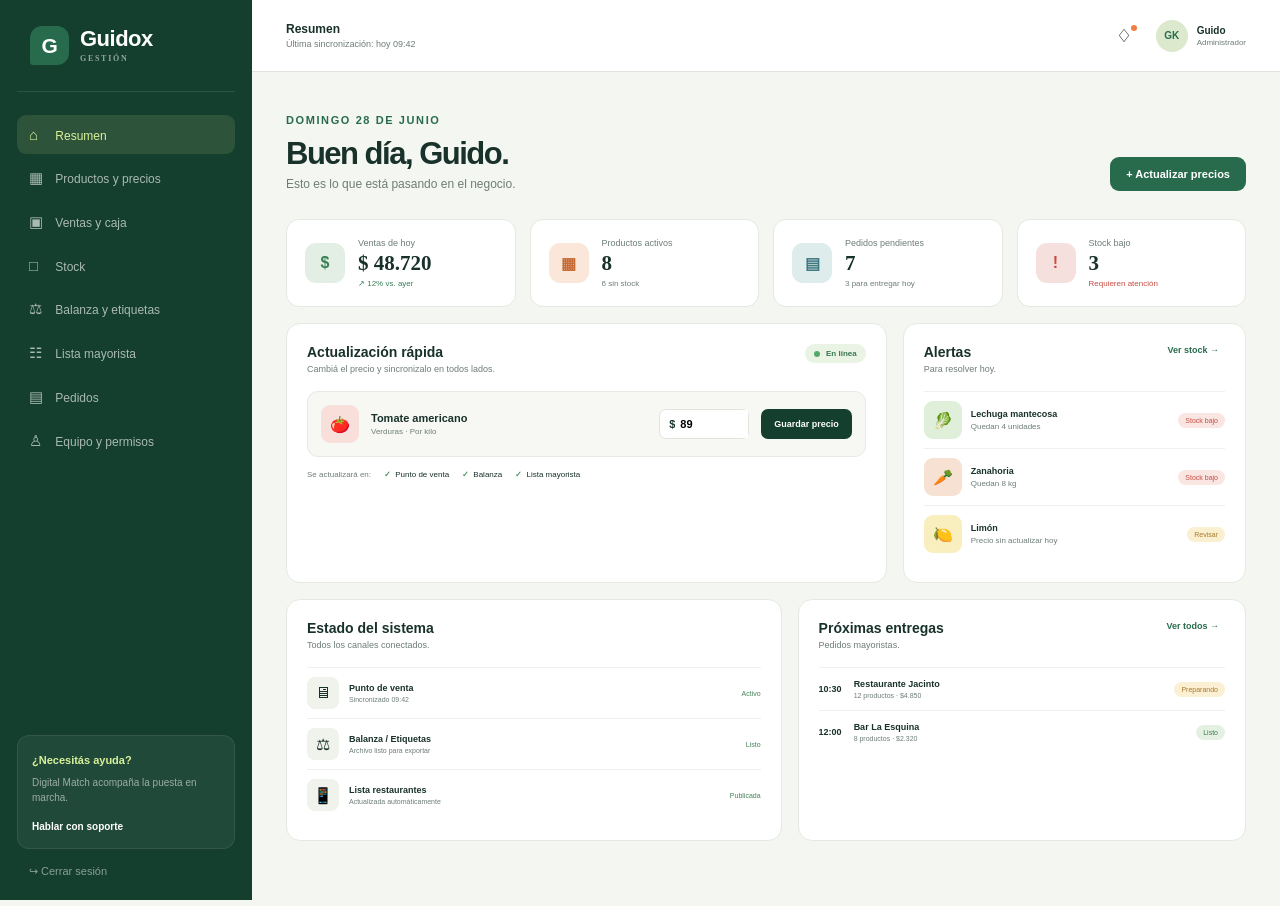
==== dashboard.html @ 040a4d76 "Add Guidox business prototype" ====
<!doctype html>
<html lang="es">
<head>
  <meta charset="UTF-8">
  <meta name="viewport" content="width=device-width, initial-scale=1.0">
  <title>Panel de gestión — Guidox</title>
  <link rel="stylesheet" href="styles.css">
</head>
<body class="dashboard-body">
  <aside class="dashboard-sidebar" id="sidebar">
    <a class="brand dashboard-brand" href="index.html"><span class="brand-mark">G</span><span>Guidox<small>gestión</small></span></a>
    <nav class="dashboard-nav" aria-label="Secciones del panel">
      <button class="active" data-view="resumen"><span>⌂</span> Resumen</button>
      <button data-view="productos"><span>▦</span> Productos y precios</button>
      <button data-view="ventas"><span>▣</span> Ventas y caja</button>
      <button data-view="stock"><span>□</span> Stock</button>
      <button data-view="balanza"><span>⚖</span> Balanza y etiquetas</button>
      <button data-view="mayorista"><span>☷</span> Lista mayorista</button>
      <button data-view="pedidos"><span>▤</span> Pedidos</button>
      <button data-view="equipo"><span>♙</span> Equipo y permisos</button>
    </nav>
    <div class="sidebar-help"><span>¿Necesitás ayuda?</span><p>Digital Match acompaña la puesta en marcha.</p><button type="button">Hablar con soporte</button></div>
    <a class="sidebar-logout" href="login.html">↪ Cerrar sesión</a>
  </aside>

  <div class="dashboard-main">
    <header class="dashboard-topbar">
      <button class="dashboard-menu" type="button" aria-label="Abrir navegación">☰</button>
      <div class="topbar-title"><span id="mobile-section-label">Resumen</span><small>Última sincronización: hoy 09:42</small></div>
      <div class="topbar-actions"><button class="icon-button" aria-label="Notificaciones">♢<i></i></button><div class="user-chip"><span>GK</span><div><strong>Guido</strong><small>Administrador</small></div></div></div>
    </header>

    <main class="dashboard-content">
      <section class="dashboard-view active" id="view-resumen">
        <div class="dashboard-heading"><div><span class="eyebrow dark">DOMINGO 28 DE JUNIO</span><h1>Buen día, Guido.</h1><p>Esto es lo que está pasando en el negocio.</p></div><button class="dashboard-primary" data-go="productos">+ Actualizar precios</button></div>
        <div class="stats-grid">
          <article><span class="stat-icon green">$</span><div><small>Ventas de hoy</small><strong>$ 48.720</strong><em class="up">↗ 12% vs. ayer</em></div></article>
          <article><span class="stat-icon orange">▦</span><div><small>Productos activos</small><strong id="active-product-count">84</strong><em>6 sin stock</em></div></article>
          <article><span class="stat-icon blue">▤</span><div><small>Pedidos pendientes</small><strong>7</strong><em>3 para entregar hoy</em></div></article>
          <article><span class="stat-icon red">!</span><div><small>Stock bajo</small><strong id="low-stock-count">4</strong><em class="danger">Requieren atención</em></div></article>
        </div>
        <div class="dashboard-grid-wide">
          <article class="dashboard-card quick-update-card">
            <div class="card-heading"><div><h2>Actualización rápida</h2><p>Cambiá el precio y sincronizalo en todos lados.</p></div><span class="live-pill"><i></i> En línea</span></div>
            <div class="quick-product"><span class="product-emoji tomato-bg">🍅</span><div><strong>Tomate americano</strong><small>Verduras · Por kilo</small></div><label>$ <input id="quick-price" type="number" value="89" min="0"></label><button id="quick-save" type="button">Guardar precio</button></div>
            <div class="sync-targets"><span>Se actualizará en:</span><div><b>✓</b> Punto de venta</div><div><b>✓</b> Balanza</div><div><b>✓</b> Lista mayorista</div></div>
          </article>
          <article class="dashboard-card alerts-card">
            <div class="card-heading"><div><h2>Alertas</h2><p>Para resolver hoy.</p></div><button data-go="stock">Ver stock →</button></div>
            <div class="alert-row"><span class="product-emoji leaf-bg">🥬</span><div><strong>Lechuga mantecosa</strong><small>Quedan 4 unidades</small></div><em>Stock bajo</em></div>
            <div class="alert-row"><span class="product-emoji carrot-bg">🥕</span><div><strong>Zanahoria</strong><small>Quedan 8 kg</small></div><em>Stock bajo</em></div>
            <div class="alert-row"><span class="product-emoji lemon-bg">🍋</span><div><strong>Limón</strong><small>Precio sin actualizar hoy</small></div><em class="warning">Revisar</em></div>
          </article>
        </div>
        <div class="dashboard-grid-bottom">
          <article class="dashboard-card sync-card"><div class="card-heading"><div><h2>Estado del sistema</h2><p>Todos los canales conectados.</p></div></div><div class="systems"><div><span>🖥</span><p><strong>Punto de venta</strong><small>Sincronizado 09:42</small></p><i>Activo</i></div><div><span>⚖</span><p><strong>Balanza / Etiquetas</strong><small>Archivo listo para exportar</small></p><i>Listo</i></div><div><span>📱</span><p><strong>Lista restaurantes</strong><small>Actualizada automáticamente</small></p><i>Publicada</i></div></div></article>
          <article class="dashboard-card orders-mini"><div class="card-heading"><div><h2>Próximas entregas</h2><p>Pedidos mayoristas.</p></div><button data-go="pedidos">Ver todos →</button></div><div class="mini-order"><b>10:30</b><span><strong>Restaurante Jacinto</strong><small>12 productos · $4.850</small></span><em>Preparando</em></div><div class="mini-order"><b>12:00</b><span><strong>Bar La Esquina</strong><small>8 productos · $2.320</small></span><em class="ready">Listo</em></div></article>
        </div>
      </section>

      <section class="dashboard-view" id="view-productos">
        <div class="dashboard-heading"><div><span class="eyebrow dark">CATÁLOGO CENTRAL</span><h1>Productos y precios</h1><p>Un cambio acá actualiza todos tus canales.</p></div><button class="dashboard-primary" id="new-product">+ Nuevo producto</button></div>
        <div class="dashboard-card table-card">
          <div class="table-toolbar"><label>⌕ <input id="product-search" type="search" placeholder="Buscar por nombre o código"></label><select id="category-filter"><option value="">Todas las categorías</option><option>Verduras</option><option>Frutas</option><option>Almacén</option><option>Procesados</option></select><button id="bulk-update">Importar Excel actual</button></div>
          <div class="table-wrap"><table><thead><tr><th>Producto</th><th>Código</th><th>Venta</th><th>Precio</th><th>Stock</th><th>Estado</th><th></th></tr></thead><tbody id="products-table"></tbody></table></div>
        </div>
      </section>

      <section class="dashboard-view" id="view-ventas">
        <div class="dashboard-heading"><div><span class="eyebrow dark">PUNTO DE VENTA</span><h1>Ventas y caja</h1><p>Escaneá, cobrá e imprimí el ticket una sola vez.</p></div><span class="cash-open">● Caja abierta · 08:02</span></div>
        <div class="pos-grid">
          <article class="dashboard-card pos-sale">
            <div class="card-heading"><div><h2>Nueva venta</h2><p>Usá el lector o buscá un producto.</p></div><span>Venta #2049</span></div>
            <label class="barcode-input">▥ <input id="sale-scan" placeholder="Escanear código o escribir producto" autocomplete="off"><button id="sale-add">Agregar</button></label>
            <div class="sale-lines" id="sale-lines">
              <div data-sale-line data-amount="111.25"><span class="product-emoji tomato-bg">🍅</span><p><strong>Tomate americano</strong><small>1,25 kg × $ 89</small></p><b>$ 111,25</b><button aria-label="Quitar producto">×</button></div>
              <div data-sale-line data-amount="90"><span class="product-emoji leaf-bg">🥬</span><p><strong>Lechuga mantecosa</strong><small>2 unidades × $ 45</small></p><b>$ 90</b><button aria-label="Quitar producto">×</button></div>
            </div>
            <div class="sale-total"><span>Total</span><strong id="sale-total">$ 201,25</strong></div>
            <div class="payment-types"><button class="active">Efectivo</button><button>Débito</button><button>Transferencia</button></div>
            <button class="complete-sale" id="complete-sale">Confirmar venta e imprimir ticket</button>
          </article>
          <aside class="pos-side">
            <article class="dashboard-card anti-duplicate"><span>✓</span><h2>Sin ventas duplicadas</h2><p>La etiqueta identifica el producto y su peso. La venta recién se registra cuando confirmás el cobro en esta pantalla.</p><div><b>1</b> Imprimir etiqueta <i>No descuenta stock</i></div><div><b>2</b> Escanear en caja <i>Prepara la venta</i></div><div><b>3</b> Confirmar cobro <i>Descuenta una vez</i></div></article>
            <article class="dashboard-card cash-summary"><div class="card-heading"><div><h2>Caja de hoy</h2><p>Desde las 08:02.</p></div></div><dl><div><dt>Efectivo</dt><dd>$ 21.450</dd></div><div><dt>Débito</dt><dd>$ 18.270</dd></div><div><dt>Transferencias</dt><dd>$ 9.000</dd></div><div><dt>Total</dt><dd>$ 48.720</dd></div></dl><button id="close-cash">Cerrar caja y ver reporte</button></article>
          </aside>
        </div>
      </section>

      <section class="dashboard-view" id="view-stock">
        <div class="dashboard-heading"><div><span class="eyebrow dark">INVENTARIO</span><h1>Control de stock</h1><p>Entradas, salidas y alertas sin contar dos veces.</p></div><button class="dashboard-primary" id="register-movement">+ Registrar movimiento</button></div>
        <div class="info-banner"><span>ⓘ</span><p><strong>Regla anti-duplicados activa.</strong> Imprimir una etiqueta no genera una venta. El stock solo se descuenta al confirmar la operación en caja.</p></div>
        <div class="stock-grid" id="stock-grid"></div>
      </section>

      <section class="dashboard-view" id="view-balanza">
        <div class="dashboard-heading"><div><span class="eyebrow dark">INTEGRACIONES</span><h1>Balanza y etiquetas</h1><p>Prepará productos y precios para el equipo del local.</p></div></div>
        <div class="integration-grid">
          <article class="dashboard-card integration-status"><span class="integration-icon">⚖</span><div><span class="live-pill"><i></i> Conectada</span><h2>Balanza del local</h2><p>Modelo a confirmar · Compatible mediante archivo de productos.</p></div><dl><div><dt>Última exportación</dt><dd>Hoy, 08:15</dd></div><div><dt>Productos incluidos</dt><dd>84</dd></div><div><dt>Formato</dt><dd>CSV / PLU</dd></div></dl><button class="dashboard-primary" id="export-scale">Exportar precios a balanza</button></article>
          <article class="dashboard-card label-maker"><div class="card-heading"><div><h2>Imprimir etiqueta</h2><p>Generá una etiqueta sin registrar una venta.</p></div></div><label>Producto<select id="label-product"><option>Tomate americano</option><option>Lechuga mantecosa</option><option>Limón</option><option>Zanahoria</option></select></label><label>Peso (kg)<input id="label-weight" type="number" value="1.25" step="0.01" min="0.01"></label><div class="label-preview"><div><b>GUIDOX</b><small>Fresco todos los días</small></div><strong id="preview-product">TOMATE AMERICANO</strong><span id="preview-weight">1,25 kg</span><h3 id="preview-total">$ 111,25</h3><code>║▌║█║▌║║█▌║</code><small>Etiqueta de preparación · No es una venta</small></div><button id="print-label" type="button">Imprimir etiqueta</button></article>
        </div>
      </section>

      <section class="dashboard-view" id="view-mayorista">
        <div class="dashboard-heading"><div><span class="eyebrow dark">RESTAURANTES</span><h1>Lista mayorista</h1><p>Publicá precios y disponibilidad sin enviar otro Excel.</p></div><button class="dashboard-primary" id="publish-list">Publicar cambios</button></div>
        <div class="info-banner success"><span>✓</span><p><strong>Lista publicada.</strong> Los clientes están viendo los precios actualizados hoy a las 09:42.</p></div>
        <div class="wholesale-grid"><article class="dashboard-card share-card"><h2>Enlace para clientes</h2><p>Compartilo por WhatsApp. Siempre muestra la última versión publicada.</p><div><code>guidox.uy/lista/restaurantes</code><button id="copy-link">Copiar</button></div><h3>Visibilidad</h3><label class="toggle-row"><span><strong>Mostrar precios</strong><small>Los clientes ven el valor por presentación.</small></span><input type="checkbox" checked></label><label class="toggle-row"><span><strong>Mostrar sin stock</strong><small>Conservar productos agotados en la lista.</small></span><input type="checkbox"></label><label class="toggle-row"><span><strong>Recibir pedidos</strong><small>Botón directo a WhatsApp.</small></span><input type="checkbox" checked></label></article><article class="dashboard-card phone-preview-card"><span>Vista del cliente</span><div class="mini-phone"><div class="mini-phone-head"><b>Guidox</b><small>Lista para restaurantes</small></div><label>⌕ Buscar...</label><div>🍅 <span><b>Tomate americano</b><small>Por kg</small></span><strong id="wholesale-tomato">$ 89</strong></div><div>🥬 <span><b>Lechuga mantecosa</b><small>Unidad</small></span><strong>$ 45</strong></div><div>🍋 <span><b>Limón</b><small>Por kg</small></span><strong>$ 72</strong></div><button>Enviar pedido</button></div></article></div>
      </section>

      <section class="dashboard-view" id="view-pedidos">
        <div class="dashboard-heading"><div><span class="eyebrow dark">VENTAS B2B</span><h1>Pedidos</h1><p>Seguimiento de preparación y entrega.</p></div><button class="dashboard-primary" id="new-order">+ Cargar pedido</button></div>
        <div class="orders-board"><div><h3>Nuevos <span>2</span></h3><article><small>#1048 · 09:32</small><strong>Rotisería Don Tito</strong><p>6 productos · $1.890</p><button>Comenzar preparación</button></article><article><small>#1047 · 09:10</small><strong>Café Central</strong><p>9 productos · $3.450</p><button>Comenzar preparación</button></article></div><div><h3>Preparando <span>1</span></h3><article><small>#1046 · Entrega 10:30</small><strong>Restaurante Jacinto</strong><p>12 productos · $4.850</p><button>Marcar como listo</button></article></div><div><h3>Listos <span>1</span></h3><article><small>#1045 · Entrega 12:00</small><strong>Bar La Esquina</strong><p>8 productos · $2.320</p><button>Confirmar entrega</button></article></div></div>
      </section>

      <section class="dashboard-view" id="view-equipo">
        <div class="dashboard-heading"><div><span class="eyebrow dark">ACCESOS</span><h1>Equipo y permisos</h1><p>Cada persona ve y modifica solamente lo que necesita.</p></div><button class="dashboard-primary" id="invite-user">+ Invitar persona</button></div>
        <div class="dashboard-card team-card"><div class="team-row"><span>GK</span><div><strong>Guido Kaska</strong><small>guido@guidox.uy</small></div><em>Administrador</em><b>Activo</b><button>•••</button></div><div class="team-row"><span>ML</span><div><strong>María López</strong><small>maria@guidox.uy</small></div><em>Empleado de local</em><b>Activo</b><button>•••</button></div></div>
        <div class="dashboard-card permissions-card"><h2>Permisos por rol</h2><div class="permission-head"><span>Función</span><span>Administrador</span><span>Empleado</span></div><div><span>Ver productos y precios</span><b>✓</b><b>✓</b></div><div><span>Modificar precios</span><b>✓</b><b>✓</b></div><div><span>Registrar ventas y stock</span><b>✓</b><b>✓</b></div><div><span>Ver métricas financieras</span><b>✓</b><b>—</b></div><div><span>Gestionar usuarios</span><b>✓</b><b>—</b></div></div>
      </section>
    </main>
  </div>

  <div class="toast" id="toast" role="status"><span>✓</span><p><strong>Listo</strong><small id="toast-message">Los cambios fueron guardados.</small></p></div>
  <div class="modal-backdrop" id="modal-backdrop" hidden>
    <section class="modal" role="dialog" aria-modal="true" aria-labelledby="modal-title"><button class="modal-close" aria-label="Cerrar">×</button><h2 id="modal-title">Nuevo producto</h2><p id="modal-description">Agregalo al catálogo central.</p><form id="modal-form"><label>Nombre<input id="modal-name" required placeholder="Ej. Papa blanca"></label><div class="modal-fields"><label>Categoría<select id="modal-category"><option>Verduras</option><option>Frutas</option><option>Almacén</option><option>Procesados</option></select></label><label>Venta<select id="modal-unit"><option>Por kilo</option><option>Por unidad</option><option>Por bolsa</option><option>Por cajón</option></select></label></div><div class="modal-fields"><label>Precio<input id="modal-price" type="number" required min="0" placeholder="0"></label><label>Stock inicial<input id="modal-stock" type="number" required min="0" placeholder="0"></label></div><button class="dashboard-primary" type="submit">Guardar producto</button></form></section>
  </div>
  <script src="dashboard.js"></script>
</body>
</html>
---- styles.css ----
:root {
  --ink: #18312a;
  --ink-2: #29463d;
  --green: #286b4c;
  --green-dark: #143e2d;
  --lime: #d9f29b;
  --cream: #f5f1e8;
  --paper: #fcfbf7;
  --orange: #ef7f42;
  --yellow: #f1d66b;
  --red: #c74d42;
  --line: #dfe4dc;
  --muted: #6e7d77;
  --white: #fff;
  --shadow: 0 24px 70px rgba(21, 58, 43, .13);
  --radius: 24px;
}

* { box-sizing: border-box; }
html { scroll-behavior: smooth; }
body { margin: 0; color: var(--ink); background: var(--paper); font-family: Inter, Avenir, "Segoe UI", sans-serif; -webkit-font-smoothing: antialiased; }
button, input, select { font: inherit; }
button, a { -webkit-tap-highlight-color: transparent; }
a { color: inherit; text-decoration: none; }
h1, h2, h3, p { margin-top: 0; }
h1, h2, h3, .brand { font-family: Avenir, "Segoe UI", sans-serif; }

.site-header { height: 88px; display: flex; align-items: center; justify-content: space-between; max-width: 1240px; margin: auto; padding: 0 28px; position: relative; z-index: 20; }
.brand { display: inline-flex; align-items: center; gap: 11px; font-size: 22px; font-weight: 800; letter-spacing: -.5px; }
.brand > span:last-child { display: grid; line-height: 1; }
.brand small { font-family: "DM Sans"; text-transform: uppercase; letter-spacing: 1.7px; font-size: 8px; margin-top: 5px; color: var(--muted); }
.brand-mark { display: grid !important; place-items: center; width: 39px; height: 39px; border-radius: 12px 12px 12px 3px; background: var(--green); color: white; font-size: 21px; }
.site-nav { display: flex; align-items: center; gap: 30px; font-size: 14px; font-weight: 600; }
.site-nav > a:not(.button) { transition: color .2s; }
.site-nav > a:not(.button):hover { color: var(--green); }
.nav-login { border-left: 1px solid var(--line); padding-left: 30px; }
.menu-button { display: none; border: 0; background: none; font-size: 25px; color: var(--ink); }
.button { display: inline-flex; align-items: center; justify-content: center; gap: 22px; border: 0; border-radius: 100px; background: var(--green); color: #fff; padding: 16px 23px; font-weight: 700; font-size: 14px; cursor: pointer; box-shadow: 0 10px 30px rgba(40, 107, 76, .2); transition: transform .2s, background .2s; }
.button:hover { transform: translateY(-2px); background: var(--green-dark); }
.button-small { padding: 12px 18px; box-shadow: none; }
.button span { font-size: 18px; }

.hero { max-width: 1240px; min-height: 680px; margin: auto; padding: 70px 28px 90px; display: grid; grid-template-columns: .98fr 1.02fr; gap: 75px; align-items: center; }
.eyebrow { display: inline-flex; align-items: center; gap: 9px; color: var(--green); font-size: 11px; font-weight: 800; letter-spacing: 1.6px; text-transform: uppercase; }
.eyebrow i { width: 7px; height: 7px; border-radius: 50%; background: #5dc381; box-shadow: 0 0 0 5px rgba(93, 195, 129, .15); }
.eyebrow.dark { color: var(--green); }
.eyebrow.light { color: var(--lime); }
.hero h1 { font-size: clamp(54px, 6vw, 82px); line-height: .99; letter-spacing: -5px; margin: 25px 0 28px; }
.hero h1 em { color: var(--green); font-style: normal; }
.hero-copy > p { color: var(--muted); font-size: 18px; line-height: 1.7; max-width: 560px; }
.hero-actions { display: flex; align-items: center; gap: 29px; margin-top: 34px; }
.text-link { color: var(--ink); font-weight: 700; font-size: 14px; }
.text-link span { margin-left: 7px; transition: margin .2s; }
.text-link:hover span { margin-left: 12px; }
.hero-proof { display: grid; grid-template-columns: repeat(3, 1fr); gap: 22px; border-top: 1px solid var(--line); margin-top: 58px; padding-top: 25px; }
.hero-proof strong { font-family: "Manrope"; display: block; font-size: 21px; }
.hero-proof span { display: block; color: var(--muted); font-size: 11px; margin-top: 4px; }
.hero-visual { position: relative; min-height: 510px; }
.hero-visual::before { content: ""; position: absolute; inset: 8% 4% 2% 10%; background: #e3edd3; border-radius: 48% 52% 48% 52% / 42% 38% 62% 58%; transform: rotate(-5deg); }
.produce-card { position: absolute; overflow: hidden; background: #e9e5d9; box-shadow: var(--shadow); }
.produce-card-main { inset: 25px 40px 10px 50px; border-radius: 190px 190px 32px 32px; transform: rotate(2deg); }
.produce-art { position: relative; height: 81%; background: radial-gradient(circle at 55% 40%, #f7e8b5 0 6%, transparent 7%), linear-gradient(145deg, #e1d4ac, #b9c99c); overflow: hidden; }
.produce-art::before { content: ""; position: absolute; width: 78%; height: 47%; left: 11%; bottom: 5%; border-radius: 50%; background: #997648; box-shadow: inset 0 10px 0 #b8945e; transform: rotate(-5deg); }
.produce-art span { position: absolute; z-index: 2; display: grid; place-items: center; filter: drop-shadow(0 10px 7px rgba(30,55,30,.16)); }
.tomato { color: #d44937; font-size: 115px; left: 13%; bottom: 10%; }
.leaf { color: #44865a; font-size: 154px; right: 5%; bottom: 7%; transform: rotate(35deg); }
.lemon { color: #edc73f; font-size: 85px; left: 44%; bottom: 5%; }
.pepper { color: #a83028; font-size: 95px; right: 28%; bottom: 21%; }
.carrot { color: #ed783b; font-size: 100px; left: 35%; bottom: 20%; transform: rotate(120deg); }
.produce-card-copy { height: 19%; background: white; display: flex; flex-direction: column; justify-content: center; padding: 0 32px; }
.produce-card-copy span { color: var(--muted); font-size: 11px; text-transform: uppercase; letter-spacing: 1.3px; }
.produce-card-copy strong { font-family: "Manrope"; font-size: 18px; margin-top: 4px; }
.floating-note { position: absolute; z-index: 5; background: rgba(255,255,255,.95); border: 1px solid rgba(255,255,255,.8); box-shadow: 0 14px 40px rgba(27, 65, 47, .15); border-radius: 15px; padding: 13px 16px; display: flex; align-items: center; gap: 10px; backdrop-filter: blur(8px); }
.floating-note > span { width: 31px; height: 31px; display: grid; place-items: center; border-radius: 50%; background: #e7f4dc; color: var(--green); }
.floating-note strong, .floating-note small { display: block; }
.floating-note strong { font-size: 12px; }
.floating-note small { color: var(--muted); font-size: 9px; margin-top: 2px; }
.note-top { right: 0; top: 16%; }
.note-bottom { left: 0; bottom: 14%; }
.ticker { height: 58px; background: var(--green); color: white; display: flex; align-items: center; justify-content: space-around; gap: 18px; overflow: hidden; padding: 0 20px; font: 700 11px "Manrope"; letter-spacing: 1.5px; white-space: nowrap; }
.ticker i { color: var(--lime); font-style: normal; }

.section { max-width: 1240px; margin: auto; padding: 120px 28px; }
.section-heading h2, .restaurant-copy h2, .closing-cta h2 { font-size: clamp(38px, 4.2vw, 58px); line-height: 1.08; letter-spacing: -3px; margin: 20px 0; }
.split-heading { display: grid; grid-template-columns: 1.25fr .75fr; align-items: end; gap: 80px; margin-bottom: 55px; }
.split-heading p { color: var(--muted); line-height: 1.7; font-size: 16px; margin-bottom: 25px; }
.category-grid { display: grid; grid-template-columns: repeat(4, 1fr); gap: 17px; }
.category-card { min-height: 385px; border-radius: 22px; padding: 27px; position: relative; overflow: hidden; display: flex; flex-direction: column; align-items: flex-start; transition: transform .25s; }
.category-card:hover { transform: translateY(-7px); }
.category-number { align-self: flex-end; font: 700 11px "Manrope"; opacity: .55; }
.category-icon { font-size: 76px; margin: 38px 0 25px; filter: drop-shadow(0 12px 10px rgba(32,60,30,.1)); }
.category-card h3 { font-size: 22px; margin-bottom: 10px; }
.category-card p { color: rgba(24,49,42,.7); font-size: 13px; line-height: 1.55; }
.category-card a { font-weight: 700; font-size: 11px; margin-top: auto; }
.category-green { background: #dce9cd; }
.category-yellow { background: #f4e4a5; }
.category-orange { background: #f1c4a7; }
.category-cream { background: #e9e2d6; }

.restaurant-section { padding: 20px 28px 120px; }
.restaurant-panel { max-width: 1184px; min-height: 660px; margin: auto; border-radius: 35px; background: var(--green-dark); color: white; padding: 75px 95px; display: grid; grid-template-columns: 1.08fr .62fr; gap: 90px; align-items: center; position: relative; overflow: hidden; }
.restaurant-panel::before { content: ""; position: absolute; width: 500px; height: 500px; border: 1px solid rgba(217,242,155,.11); border-radius: 50%; right: -160px; top: -180px; box-shadow: 0 0 0 80px rgba(217,242,155,.025), 0 0 0 160px rgba(217,242,155,.02); }
.restaurant-copy { position: relative; z-index: 2; }
.restaurant-copy h2 { color: white; margin-top: 22px; }
.restaurant-copy > p { color: rgba(255,255,255,.7); line-height: 1.65; max-width: 560px; }
.check-list { list-style: none; padding: 0; margin: 28px 0 35px; display: grid; gap: 13px; font-size: 14px; }
.check-list span { display: inline-grid; place-items: center; width: 20px; height: 20px; border-radius: 50%; background: var(--lime); color: var(--green-dark); margin-right: 10px; font-size: 11px; font-weight: bold; }
.button-light { background: var(--lime); color: var(--green-dark); box-shadow: none; }
.button-light:hover { background: white; color: var(--green-dark); }
.price-list-preview { position: relative; z-index: 2; background: #fff; color: var(--ink); border: 7px solid rgba(255,255,255,.16); background-clip: padding-box; border-radius: 32px; padding: 11px 18px 19px; transform: rotate(2deg); box-shadow: 0 35px 80px rgba(0,0,0,.3); }
.phone-bar { display: flex; gap: 4px; align-items: center; padding: 3px 2px 13px; font-size: 8px; }
.phone-bar span { margin-right: auto; }
.phone-bar i { width: 5px; height: 5px; border-radius: 50%; background: var(--ink); }
.price-list-head { display: flex; align-items: center; gap: 9px; border-bottom: 1px solid #eee; padding-bottom: 11px; }
.price-list-head > span { margin-left: auto; }
.mini-logo { width: 30px; height: 30px; background: var(--green); color: white; border-radius: 9px; display: grid; place-items: center; font-weight: bold; }
.price-list-head strong, .price-list-head small { display: block; }
.price-list-head strong { font-size: 11px; }.price-list-head small { font-size: 8px; color: var(--muted); margin-top: 2px; }
.fake-search { display: block; background: #f4f5f1; border-radius: 8px; color: #9aa49f; font-size: 9px; padding: 9px; margin: 12px 0 5px; }
.price-row { display: flex; align-items: center; gap: 9px; padding: 10px 0; border-bottom: 1px solid #f0f1ed; }
.food-dot { width: 35px; height: 35px; border-radius: 9px; display: grid; place-items: center; }
.tomato-bg { background: #f9dfda !important; }.leaf-bg { background: #dfefd9 !important; }.lemon-bg { background: #f9efbe !important; }.carrot-bg { background: #f7e1d3 !important; }
.price-row div { flex: 1; }.price-row strong, .price-row small { display: block; }.price-row strong { font-size: 9px; }.price-row small { color: var(--muted); font-size: 7px; margin-top: 3px; }.price-row b { font-size: 11px; }
.price-list-preview > button { width: 100%; margin-top: 14px; padding: 10px; border: 0; border-radius: 8px; color: white; background: var(--green); font-weight: 700; font-size: 9px; }
.centered { text-align: center; }
.steps-grid { display: grid; grid-template-columns: repeat(3, 1fr); gap: 25px; margin-top: 55px; }
.steps-grid article { border-top: 1px solid var(--line); padding: 27px 25px; text-align: center; position: relative; }
.steps-grid article > span { position: absolute; left: 0; top: 17px; color: var(--muted); font: 700 10px "Manrope"; }
.steps-grid article > div { width: 78px; height: 78px; display: grid; place-items: center; border-radius: 50%; background: #e8efdf; font-size: 31px; margin: 10px auto 25px; }
.steps-grid h3 { font-size: 18px; }.steps-grid p { color: var(--muted); font-size: 13px; line-height: 1.6; max-width: 260px; margin: auto; }
.closing-cta { background: var(--orange); color: white; min-height: 330px; padding: 70px max(28px, calc((100% - 1184px) / 2)); display: flex; justify-content: space-between; align-items: center; }
.closing-cta h2 { margin-bottom: 0; }.closing-cta .eyebrow { color: #fff2ca; }
.site-footer { max-width: 1240px; margin: auto; padding: 70px 28px 35px; display: grid; grid-template-columns: 1fr 1fr; gap: 35px; align-items: start; }
.site-footer p { color: var(--muted); justify-self: end; }.site-footer > div { display: flex; gap: 25px; font-size: 13px; font-weight: 600; }.site-footer > small { justify-self: end; color: var(--muted); }.brand-footer small { color: var(--muted); }

/* Login */
.login-body { min-height: 100vh; background: #e8eee6; padding: 32px; display: grid; place-items: center; }
.back-home { position: fixed; left: 28px; top: 23px; font-weight: 700; font-size: 13px; z-index: 3; }
.login-shell { width: min(1040px, 100%); min-height: 660px; background: white; border-radius: 30px; overflow: hidden; box-shadow: var(--shadow); display: grid; grid-template-columns: 1fr 1fr; }
.login-side { background: var(--green-dark); color: white; padding: 48px 55px; display: flex; flex-direction: column; justify-content: space-between; position: relative; overflow: hidden; }
.login-side::after { content: ""; position: absolute; width: 400px; height: 400px; border-radius: 45% 55%; background: rgba(217,242,155,.07); bottom: -240px; right: -90px; box-shadow: 0 0 0 70px rgba(217,242,155,.025); }
.brand-inverse small { color: rgba(255,255,255,.55); }
.login-side h1 { font-size: 56px; line-height: 1.04; letter-spacing: -3.5px; margin: 20px 0; }
.login-side p { color: rgba(255,255,255,.67); line-height: 1.7; max-width: 410px; }
.login-feature-list { display: grid; grid-template-columns: 1fr 1fr; gap: 14px; color: rgba(255,255,255,.78); font-size: 12px; position: relative; z-index: 1; }
.login-card { padding: 55px 65px; display: flex; flex-direction: column; justify-content: center; }
.login-card-head { display: flex; justify-content: space-between; text-transform: uppercase; letter-spacing: 1.4px; color: var(--muted); font-size: 10px; font-weight: 700; margin-bottom: 40px; }
.login-card-head b { background: var(--lime); color: var(--green-dark); padding: 4px 9px; border-radius: 20px; }
.login-card h2 { font-size: 33px; margin-bottom: 8px; }.login-card > p { color: var(--muted); margin-bottom: 30px; }
.login-card form { display: grid; gap: 19px; }.login-card form > label, .modal label, .label-maker > label { display: grid; gap: 8px; font-size: 12px; font-weight: 700; }
.login-card input, .modal input, .modal select, .label-maker input, .label-maker select { width: 100%; border: 1px solid var(--line); background: #fafbf8; padding: 13px 14px; border-radius: 10px; outline: none; color: var(--ink); }
.login-card input:focus, .modal input:focus, .modal select:focus { border-color: var(--green); box-shadow: 0 0 0 3px rgba(40,107,76,.09); }
.form-row { display: flex; justify-content: space-between; align-items: center; font-size: 11px; }.form-row a { color: var(--green); font-weight: 700; }.checkbox { display: flex !important; grid-template-columns: auto 1fr; align-items: center; gap: 7px !important; }.checkbox input { width: auto; }
.login-submit { width: 100%; margin-top: 5px; }.login-error { min-height: 16px; margin: -8px 0 !important; color: var(--red) !important; font-size: 11px; }
.demo-credentials { margin-top: 24px; background: var(--cream); border-radius: 12px; padding: 13px; display: grid; grid-template-columns: 1fr auto; gap: 5px 12px; font-size: 10px; }.demo-credentials span { grid-row: span 2; align-self: center; color: var(--muted); }.demo-credentials code { color: var(--green-dark); }
.login-card > small { color: #9aa49f; font-size: 9px; text-align: center; margin-top: 18px; }

/* Dashboard */
.dashboard-body { background: #f4f6f1; min-height: 100vh; }
.dashboard-sidebar { position: fixed; inset: 0 auto 0 0; width: 252px; background: var(--green-dark); color: white; padding: 26px 17px 22px; display: flex; flex-direction: column; z-index: 30; }
.dashboard-brand { padding: 0 13px 26px; border-bottom: 1px solid rgba(255,255,255,.1); }.dashboard-brand small { color: rgba(255,255,255,.55); }
.dashboard-nav { display: grid; gap: 4px; padding: 23px 0; }
.dashboard-nav button { border: 0; border-radius: 9px; background: none; color: rgba(255,255,255,.64); text-align: left; padding: 11px 12px; font-size: 12px; cursor: pointer; transition: .2s; }
.dashboard-nav button span { display: inline-block; width: 23px; font-size: 15px; }.dashboard-nav button:hover, .dashboard-nav button.active { background: rgba(217,242,155,.12); color: white; }.dashboard-nav button.active { color: var(--lime); }
.sidebar-help { margin-top: auto; background: rgba(255,255,255,.06); border: 1px solid rgba(255,255,255,.08); padding: 14px; border-radius: 12px; }.sidebar-help span { color: var(--lime); font-weight: 700; font-size: 11px; }.sidebar-help p { color: rgba(255,255,255,.55); font-size: 10px; line-height: 1.5; margin: 7px 0 11px; }.sidebar-help button { border: 0; background: none; color: white; padding: 0; font-size: 10px; font-weight: 700; cursor: pointer; }
.sidebar-logout { margin: 16px 12px 0; color: rgba(255,255,255,.5); font-size: 11px; }
.dashboard-main { margin-left: 252px; min-height: 100vh; }
.dashboard-topbar { height: 72px; background: white; border-bottom: 1px solid var(--line); padding: 0 34px; display: flex; align-items: center; justify-content: space-between; position: sticky; top: 0; z-index: 20; }
.topbar-title span, .topbar-title small { display: block; }.topbar-title span { font-weight: 700; font-size: 12px; }.topbar-title small { color: var(--muted); font-size: 9px; margin-top: 3px; }
.topbar-actions { display: flex; align-items: center; gap: 18px; }.icon-button { border: 0; background: none; position: relative; font-size: 18px; }.icon-button i { position: absolute; width: 6px; height: 6px; border-radius: 50%; background: var(--orange); right: 1px; top: 1px; }
.user-chip { display: flex; align-items: center; gap: 9px; }.user-chip > span { width: 32px; height: 32px; background: #dce9cd; display: grid; place-items: center; color: var(--green); border-radius: 50%; font-size: 10px; font-weight: bold; }.user-chip strong, .user-chip small { display: block; }.user-chip strong { font-size: 10px; }.user-chip small { color: var(--muted); font-size: 8px; margin-top: 2px; }
.dashboard-menu { display: none; border: 0; background: none; font-size: 20px; }
.dashboard-content { padding: 38px 34px 65px; max-width: 1480px; margin: auto; }
.dashboard-view { display: none; animation: viewIn .25s ease; }.dashboard-view.active { display: block; }@keyframes viewIn { from { opacity: 0; transform: translateY(5px); } }
.dashboard-heading { display: flex; justify-content: space-between; align-items: end; margin-bottom: 28px; }.dashboard-heading h1 { font-size: 31px; letter-spacing: -1.5px; margin: 8px 0 5px; }.dashboard-heading p { color: var(--muted); font-size: 12px; margin: 0; }
.dashboard-primary { border: 0; border-radius: 9px; background: var(--green); color: white; padding: 11px 16px; font-size: 11px; font-weight: 700; cursor: pointer; transition: .2s; }.dashboard-primary:hover { background: var(--green-dark); transform: translateY(-1px); }
.stats-grid { display: grid; grid-template-columns: repeat(4, 1fr); gap: 14px; margin-bottom: 16px; }.stats-grid article { background: white; border: 1px solid #e6e9e2; border-radius: 13px; padding: 18px; display: flex; align-items: center; gap: 13px; }.stat-icon { width: 40px; height: 40px; border-radius: 11px; display: grid; place-items: center; font-weight: bold; }.stat-icon.green { background: #e3efe4; color: #378054; }.stat-icon.orange { background: #fae7d9; color: #c56b35; }.stat-icon.blue { background: #dfecec; color: #3f7881; }.stat-icon.red { background: #f6e0dd; color: var(--red); }.stats-grid small, .stats-grid strong, .stats-grid em { display: block; }.stats-grid small { color: var(--muted); font-size: 9px; }.stats-grid strong { font: 700 21px "Manrope"; margin: 3px 0; }.stats-grid em { font-style: normal; color: var(--muted); font-size: 8px; }.stats-grid em.up { color: #39805a; }.stats-grid em.danger { color: var(--red); }
.dashboard-card { background: white; border: 1px solid #e5e9e1; border-radius: 14px; padding: 20px; }
.dashboard-grid-wide { display: grid; grid-template-columns: 1.4fr .8fr; gap: 16px; margin-bottom: 16px; }.dashboard-grid-bottom { display: grid; grid-template-columns: 1.05fr .95fr; gap: 16px; }
.card-heading { display: flex; align-items: start; justify-content: space-between; gap: 15px; margin-bottom: 17px; }.card-heading h2 { font-size: 14px; margin: 0 0 4px; }.card-heading p { color: var(--muted); font-size: 9px; margin: 0; }.card-heading button { border: 0; background: none; color: var(--green); font-size: 9px; font-weight: 700; cursor: pointer; }
.live-pill { display: inline-flex; align-items: center; gap: 6px; background: #e9f4e4; color: #39764f; padding: 5px 9px; border-radius: 20px; font-size: 8px; font-weight: 700; }.live-pill i { width: 6px; height: 6px; background: #55a86c; border-radius: 50%; }
.quick-product { display: grid; grid-template-columns: auto 1fr 90px auto; gap: 12px; align-items: center; background: #f7f8f4; border: 1px solid #e8ebe4; border-radius: 11px; padding: 13px; }.product-emoji { width: 38px; height: 38px; border-radius: 9px; display: grid; place-items: center; font-style: normal; }.quick-product strong, .quick-product small { display: block; }.quick-product strong { font-size: 11px; }.quick-product small { color: var(--muted); font-size: 8px; margin-top: 3px; }.quick-product label { display: flex; align-items: center; background: white; border: 1px solid var(--line); border-radius: 7px; padding-left: 9px; font-weight: bold; font-size: 11px; }.quick-product input { width: 100%; border: 0; outline: 0; padding: 8px 5px; font-weight: bold; }.quick-product button, .label-maker > button { border: 0; background: var(--green-dark); color: white; border-radius: 7px; padding: 10px 13px; font-size: 9px; font-weight: 700; cursor: pointer; }
.sync-targets { display: flex; align-items: center; gap: 13px; margin-top: 13px; font-size: 8px; color: var(--muted); }.sync-targets div { color: var(--ink); }.sync-targets b { color: #4d9665; margin-right: 2px; }
.alert-row { display: flex; align-items: center; gap: 9px; border-top: 1px solid #eef0ec; padding: 9px 0; }.alert-row div { flex: 1; }.alert-row strong, .alert-row small { display: block; }.alert-row strong { font-size: 9px; }.alert-row small { color: var(--muted); font-size: 8px; margin-top: 3px; }.alert-row em { font-style: normal; color: var(--red); background: #f9e6e3; border-radius: 20px; padding: 4px 7px; font-size: 7px; }.alert-row em.warning { color: #a87728; background: #faf0cf; }
.systems > div { display: flex; align-items: center; gap: 10px; padding: 9px 0; border-top: 1px solid #eef0ec; }.systems > div > span { width: 32px; height: 32px; display: grid; place-items: center; background: #eff3eb; border-radius: 8px; }.systems p { flex: 1; margin: 0; }.systems strong, .systems small { display: block; }.systems strong { font-size: 9px; }.systems small { color: var(--muted); font-size: 7px; margin-top: 3px; }.systems i { color: #43825a; font-size: 7px; font-style: normal; }
.mini-order { display: flex; align-items: center; gap: 12px; border-top: 1px solid #eef0ec; padding: 11px 0; }.mini-order > b { font-size: 9px; }.mini-order span { flex: 1; }.mini-order strong, .mini-order small { display: block; }.mini-order strong { font-size: 9px; }.mini-order small { color: var(--muted); font-size: 7px; margin-top: 3px; }.mini-order em { color: #a9792d; background: #fbf0d3; font-size: 7px; font-style: normal; padding: 4px 7px; border-radius: 20px; }.mini-order em.ready { background: #e4f1e2; color: #3f7e53; }

.table-card { padding: 0; overflow: hidden; }.table-toolbar { display: flex; gap: 10px; padding: 15px; border-bottom: 1px solid #e8ebe5; }.table-toolbar label { flex: 1; display: flex; align-items: center; gap: 6px; border: 1px solid var(--line); border-radius: 8px; padding: 0 10px; }.table-toolbar input { width: 100%; border: 0; outline: 0; padding: 9px 0; font-size: 10px; }.table-toolbar select, .table-toolbar button { border: 1px solid var(--line); border-radius: 8px; background: white; padding: 8px 11px; color: var(--ink); font-size: 9px; }.table-toolbar button { color: var(--green); font-weight: bold; cursor: pointer; }.table-wrap { overflow-x: auto; }table { width: 100%; border-collapse: collapse; min-width: 760px; }th { text-align: left; padding: 11px 16px; background: #f7f8f5; color: var(--muted); font-size: 8px; text-transform: uppercase; letter-spacing: .6px; }td { padding: 12px 16px; border-top: 1px solid #eef0ec; font-size: 9px; }.table-product { display: flex; align-items: center; gap: 9px; }.table-product i { width: 33px; height: 33px; background: #f0f2ec; border-radius: 8px; display: grid; place-items: center; font-style: normal; }.table-product strong, .table-product small { display: block; }.table-product small { color: var(--muted); font-size: 7px; margin-top: 3px; }.price-button, .row-menu { border: 0; background: none; font-weight: 700; color: var(--ink); cursor: pointer; }.price-button span { color: var(--green); margin-left: 4px; }.row-menu { color: var(--muted); }.status { display: inline-block; font-style: normal; font-size: 7px; color: #39764f; background: #e5f1e2; padding: 4px 7px; border-radius: 20px; }.status.low { color: var(--red); background: #f7e2df; }
.info-banner { display: flex; align-items: center; gap: 12px; background: #eaf0e2; border: 1px solid #d7e4cc; border-radius: 11px; padding: 13px 16px; margin-bottom: 17px; color: #42624f; }.info-banner span { font-size: 18px; }.info-banner p { margin: 0; font-size: 9px; }.info-banner.success { background: #e4f1e5; color: #39764f; }
.stock-grid { display: grid; grid-template-columns: repeat(3, 1fr); gap: 14px; }.stock-card > div:first-child { display: flex; align-items: center; gap: 9px; }.stock-card p { flex: 1; margin: 0; }.stock-card p strong, .stock-card p small { display: block; }.stock-card p strong { font-size: 10px; }.stock-card p small { color: var(--muted); font-size: 7px; margin-top: 3px; }.stock-card h3 { font-size: 23px; margin: 18px 0 8px; }.stock-card h3 small { color: var(--muted); font: 400 9px "DM Sans"; }.stock-meter { height: 5px; background: #e9ede6; border-radius: 5px; overflow: hidden; }.stock-meter i { display: block; height: 100%; background: #5c9b6e; border-radius: inherit; }.stock-meter i.low { background: var(--orange); }.stock-card > button { border: 0; background: none; color: var(--green); font-weight: 700; font-size: 8px; padding: 14px 0 0; cursor: pointer; }
.integration-grid { display: grid; grid-template-columns: .85fr 1.15fr; gap: 16px; }.integration-status { display: flex; flex-direction: column; }.integration-icon { width: 55px; height: 55px; background: #e5eee0; border-radius: 14px; display: grid; place-items: center; font-size: 25px; margin-bottom: 18px; }.integration-status h2 { font-size: 20px; margin: 13px 0 7px; }.integration-status p { color: var(--muted); font-size: 10px; line-height: 1.5; }.integration-status dl { margin: auto 0 20px; }.integration-status dl > div { display: flex; justify-content: space-between; border-top: 1px solid #eceeea; padding: 11px 0; font-size: 9px; }.integration-status dt { color: var(--muted); }.integration-status dd { font-weight: 700; }.label-maker { display: grid; grid-template-columns: 1fr 1fr; gap: 13px; }.label-maker .card-heading, .label-preview, .label-maker > button { grid-column: 1 / -1; }.label-preview { max-width: 330px; width: 100%; margin: 5px auto; padding: 16px; border: 1px dashed #aeb6ad; text-align: center; background: #fbfbf8; color: #111; }.label-preview > div { display: flex; justify-content: space-between; border-bottom: 2px solid #111; padding-bottom: 6px; margin-bottom: 9px; }.label-preview div small { font-size: 6px; }.label-preview > strong, .label-preview > span { display: block; }.label-preview > strong { font-size: 12px; }.label-preview > span { font-size: 9px; margin-top: 3px; }.label-preview h3 { margin: 7px 0; font-size: 24px; }.label-preview code { display: block; font-size: 18px; letter-spacing: -2px; }.label-preview > small { font-size: 6px; color: #555; }
.wholesale-grid { display: grid; grid-template-columns: 1fr 1fr; gap: 16px; }.share-card h2 { font-size: 15px; }.share-card > p { color: var(--muted); font-size: 10px; }.share-card > div { display: flex; background: #f3f5f1; padding: 7px 7px 7px 11px; align-items: center; border-radius: 8px; margin: 18px 0 25px; }.share-card code { flex: 1; font-size: 9px; }.share-card > div button { border: 0; background: var(--green); color: white; border-radius: 6px; padding: 7px 10px; font-size: 8px; font-weight: bold; }.share-card h3 { font-size: 11px; border-bottom: 1px solid #eceee9; padding-bottom: 9px; }.toggle-row { display: flex; justify-content: space-between; align-items: center; border-bottom: 1px solid #eceee9; padding: 10px 0; }.toggle-row strong, .toggle-row small { display: block; }.toggle-row strong { font-size: 9px; }.toggle-row small { color: var(--muted); font-size: 7px; margin-top: 3px; }.toggle-row input { accent-color: var(--green); }.phone-preview-card > span { display: block; color: var(--muted); font-size: 8px; text-align: center; margin-bottom: 10px; }.mini-phone { max-width: 260px; margin: auto; border: 6px solid var(--ink); border-radius: 25px; padding: 18px 13px; box-shadow: 0 15px 35px rgba(22,50,40,.15); }.mini-phone-head { display: grid; margin-bottom: 10px; }.mini-phone-head small { color: var(--muted); font-size: 7px; }.mini-phone > label { display: block; background: #f1f3ee; color: var(--muted); padding: 7px; border-radius: 6px; font-size: 8px; }.mini-phone > div:not(.mini-phone-head) { display: flex; align-items: center; gap: 8px; padding: 9px 0; border-bottom: 1px solid #eee; font-size: 14px; }.mini-phone div span { flex: 1; }.mini-phone div span b, .mini-phone div span small { display: block; }.mini-phone div span b { font-size: 8px; }.mini-phone div span small { font-size: 6px; color: var(--muted); }.mini-phone div > strong { font-size: 8px; }.mini-phone > button { width: 100%; border: 0; background: var(--green); color: white; margin-top: 12px; padding: 8px; border-radius: 7px; font-size: 8px; font-weight: bold; }
.orders-board { display: grid; grid-template-columns: repeat(3, 1fr); gap: 15px; align-items: start; }.orders-board > div { background: #e9ede6; border-radius: 12px; padding: 12px; }.orders-board h3 { font-size: 11px; margin: 2px 3px 12px; }.orders-board h3 span { float: right; background: #d4dbd0; border-radius: 20px; padding: 2px 6px; font-size: 8px; }.orders-board article { background: white; border-radius: 10px; padding: 14px; margin-top: 9px; border: 1px solid #e1e5de; }.orders-board article small, .orders-board article strong { display: block; }.orders-board article small { color: var(--muted); font-size: 7px; }.orders-board article strong { font-size: 10px; margin-top: 8px; }.orders-board article p { color: var(--muted); font-size: 8px; margin: 4px 0 12px; }.orders-board article button { width: 100%; border: 1px solid #dce2da; background: #f6f8f4; color: var(--green); padding: 7px; border-radius: 6px; font-size: 8px; font-weight: bold; cursor: pointer; }
.cash-open { color: #39764f; background: #e5f1e2; border-radius: 20px; padding: 7px 11px; font-size: 8px; font-weight: 700; }.pos-grid { display: grid; grid-template-columns: 1.25fr .75fr; gap: 16px; align-items: start; }.pos-sale .card-heading > span { color: var(--muted); font-size: 8px; }.barcode-input { display: flex; align-items: center; gap: 8px; border: 1px solid var(--line); border-radius: 9px; padding-left: 11px; margin-bottom: 17px; color: var(--green); }.barcode-input input { flex: 1; border: 0; outline: 0; padding: 11px 0; font-size: 10px; }.barcode-input button { align-self: stretch; border: 0; background: #edf2e9; color: var(--green); font-size: 9px; font-weight: 700; padding: 0 13px; border-radius: 0 8px 8px 0; cursor: pointer; }.sale-lines { min-height: 148px; }.sale-lines > div { display: flex; align-items: center; gap: 10px; border-top: 1px solid #ecefea; padding: 11px 0; }.sale-lines p { flex: 1; margin: 0; }.sale-lines strong, .sale-lines small { display: block; }.sale-lines strong { font-size: 9px; }.sale-lines small { color: var(--muted); font-size: 7px; margin-top: 3px; }.sale-lines > div > b { font-size: 10px; }.sale-lines > div > button { border: 0; background: none; color: #9aa49f; font-size: 16px; cursor: pointer; }.sale-total { display: flex; justify-content: space-between; align-items: end; border-top: 2px solid var(--ink); padding: 15px 0; }.sale-total span { font-weight: 700; font-size: 10px; }.sale-total strong { font: 800 25px Avenir, "Segoe UI", sans-serif; }.payment-types { display: grid; grid-template-columns: repeat(3, 1fr); gap: 8px; margin-bottom: 10px; }.payment-types button { border: 1px solid var(--line); background: white; border-radius: 7px; padding: 9px; color: var(--muted); font-size: 8px; font-weight: 700; cursor: pointer; }.payment-types button.active { background: #e5eee0; border-color: #a8c49f; color: var(--green); }.complete-sale { width: 100%; border: 0; background: var(--green); color: white; border-radius: 8px; padding: 12px; font-size: 10px; font-weight: 700; cursor: pointer; }.pos-side { display: grid; gap: 16px; }.anti-duplicate > span { width: 35px; height: 35px; display: grid; place-items: center; border-radius: 50%; background: var(--lime); color: var(--green-dark); font-weight: bold; }.anti-duplicate h2 { font-size: 15px; margin: 13px 0 6px; }.anti-duplicate > p { color: var(--muted); font-size: 9px; line-height: 1.5; }.anti-duplicate > div { display: grid; grid-template-columns: auto 1fr; gap: 2px 8px; border-top: 1px solid #ecefea; padding: 9px 0; font-size: 8px; }.anti-duplicate div b { grid-row: span 2; width: 20px; height: 20px; display: grid; place-items: center; border-radius: 50%; background: #e9eee5; color: var(--green); }.anti-duplicate div i { grid-column: 2; color: var(--muted); font-style: normal; font-size: 7px; }.cash-summary dl { margin: 0; }.cash-summary dl > div { display: flex; justify-content: space-between; border-top: 1px solid #ecefea; padding: 8px 0; font-size: 8px; }.cash-summary dl > div:last-child { color: var(--green); font-weight: bold; font-size: 10px; }.cash-summary dt { color: var(--muted); }.cash-summary button { width: 100%; margin-top: 11px; border: 1px solid var(--line); background: #f5f7f3; color: var(--green); border-radius: 7px; padding: 8px; font-size: 8px; font-weight: 700; cursor: pointer; }
.team-card { padding: 0 18px; }.team-row { display: grid; grid-template-columns: auto 1fr auto auto auto; align-items: center; gap: 15px; padding: 15px 0; border-bottom: 1px solid #edf0eb; }.team-row > span { width: 34px; height: 34px; border-radius: 50%; background: #deead7; display: grid; place-items: center; color: var(--green); font-size: 9px; font-weight: bold; }.team-row strong, .team-row small { display: block; }.team-row strong { font-size: 9px; }.team-row small { color: var(--muted); font-size: 7px; margin-top: 3px; }.team-row em { font-style: normal; font-size: 8px; }.team-row b { color: #3c7c53; background: #e5f1e2; padding: 4px 7px; border-radius: 20px; font-size: 7px; }.team-row button { border: 0; background: none; }.permissions-card { margin-top: 16px; max-width: 700px; }.permissions-card h2 { font-size: 14px; }.permissions-card > div { display: grid; grid-template-columns: 1fr 120px 120px; padding: 10px 0; border-top: 1px solid #edf0eb; font-size: 8px; }.permissions-card > div b { text-align: center; color: var(--green); }.permission-head { color: var(--muted); text-transform: uppercase; letter-spacing: .5px; font-size: 7px !important; }
.toast { position: fixed; right: 25px; bottom: 25px; z-index: 100; background: var(--green-dark); color: white; min-width: 285px; border-radius: 12px; padding: 13px 16px; display: flex; align-items: center; gap: 10px; box-shadow: 0 18px 50px rgba(0,0,0,.2); transform: translateY(120px); opacity: 0; transition: .3s; }.toast.show { transform: translateY(0); opacity: 1; }.toast > span { width: 27px; height: 27px; display: grid; place-items: center; border-radius: 50%; color: var(--green-dark); background: var(--lime); font-weight: bold; }.toast p { margin: 0; }.toast strong, .toast small { display: block; }.toast strong { font-size: 9px; }.toast small { color: rgba(255,255,255,.65); font-size: 8px; margin-top: 3px; }
.modal-backdrop { position: fixed; inset: 0; z-index: 200; background: rgba(13,34,25,.55); display: grid; place-items: center; padding: 20px; opacity: 0; transition: .18s; }.modal-backdrop[hidden] { display: none; }.modal-backdrop.show { opacity: 1; }.modal { width: min(460px, 100%); background: white; border-radius: 18px; padding: 28px; position: relative; transform: translateY(10px); transition: .18s; }.modal-backdrop.show .modal { transform: none; }.modal-close { position: absolute; right: 15px; top: 14px; border: 0; background: #eff1ed; border-radius: 50%; width: 28px; height: 28px; font-size: 18px; cursor: pointer; }.modal h2 { margin: 0 0 6px; }.modal > p { color: var(--muted); font-size: 10px; }.modal form { display: grid; gap: 13px; margin-top: 20px; }.modal-fields { display: grid; grid-template-columns: 1fr 1fr; gap: 12px; }

@media (max-width: 1050px) {
  .site-nav { gap: 18px; }.nav-login { padding-left: 18px; }
  .hero { gap: 25px; }.hero h1 { font-size: 59px; }.hero-visual { min-height: 460px; }
  .category-grid { grid-template-columns: 1fr 1fr; }.category-card { min-height: 330px; }
  .restaurant-panel { padding: 65px 55px; gap: 55px; }
  .stats-grid { grid-template-columns: 1fr 1fr; }.stock-grid { grid-template-columns: 1fr 1fr; }
}

@media (max-width: 780px) {
  .site-header { height: 72px; padding: 0 19px; }.menu-button { display: block; }.site-nav { display: none; position: absolute; top: 66px; left: 14px; right: 14px; background: white; border: 1px solid var(--line); border-radius: 15px; padding: 18px; box-shadow: var(--shadow); flex-direction: column; align-items: stretch; gap: 0; }.site-nav.open { display: flex; }.site-nav a { padding: 12px; }.site-nav .button { margin-top: 8px; }.nav-login { border-left: 0; border-top: 1px solid var(--line); padding-left: 12px !important; }
  .hero { grid-template-columns: 1fr; padding: 55px 20px 65px; }.hero h1 { font-size: clamp(48px, 16vw, 66px); letter-spacing: -4px; }.hero-visual { min-height: 450px; }.hero-proof { margin-top: 40px; }.note-top { right: -5px; }.note-bottom { left: -5px; }.ticker { justify-content: flex-start; }
  .section { padding: 85px 20px; }.split-heading { grid-template-columns: 1fr; gap: 10px; margin-bottom: 35px; }.section-heading h2, .restaurant-copy h2, .closing-cta h2 { letter-spacing: -2px; }.category-grid { grid-template-columns: 1fr; }.category-card { min-height: 310px; }
  .restaurant-section { padding: 0 14px 85px; }.restaurant-panel { grid-template-columns: 1fr; padding: 48px 25px; gap: 55px; border-radius: 25px; }.price-list-preview { max-width: 360px; width: 100%; margin: auto; }
  .steps-grid { grid-template-columns: 1fr; }.closing-cta { padding: 60px 22px; flex-direction: column; align-items: flex-start; gap: 30px; }.site-footer { grid-template-columns: 1fr; }.site-footer p, .site-footer > small { justify-self: start; }
  .login-body { padding: 20px; }.back-home { position: absolute; }.login-shell { grid-template-columns: 1fr; margin-top: 40px; }.login-side { min-height: 430px; padding: 40px 28px; }.login-side h1 { font-size: 45px; }.login-card { padding: 45px 28px; }
  .dashboard-sidebar { transform: translateX(-100%); transition: transform .25s; box-shadow: 20px 0 50px rgba(0,0,0,.2); }.dashboard-sidebar.open { transform: translateX(0); }.dashboard-main { margin-left: 0; }.dashboard-menu { display: block; }.dashboard-topbar { padding: 0 18px; }.dashboard-content { padding: 28px 17px 55px; }.dashboard-heading { align-items: flex-start; gap: 18px; }.dashboard-heading h1 { font-size: 27px; }.stats-grid, .dashboard-grid-wide, .dashboard-grid-bottom, .integration-grid, .wholesale-grid, .pos-grid { grid-template-columns: 1fr; }.quick-product { grid-template-columns: auto 1fr; }.quick-product label, .quick-product button { grid-column: auto; }.sync-targets { flex-wrap: wrap; }.stock-grid { grid-template-columns: 1fr; }.orders-board { grid-template-columns: 1fr; }.table-toolbar { flex-wrap: wrap; }.table-toolbar label { flex-basis: 100%; }.team-row { grid-template-columns: auto 1fr auto; }.team-row em { display: none; }.permissions-card > div { grid-template-columns: 1fr 80px 80px; }.toast { left: 15px; right: 15px; bottom: 15px; min-width: 0; }
}

@media (max-width: 470px) {
  .hero-visual { min-height: 360px; }.produce-card-main { inset: 20px 15px 5px 22px; }.produce-card-copy { padding: 0 20px; }.floating-note { padding: 9px; }.note-bottom { bottom: 6%; }.hero-proof { gap: 8px; }.hero-proof span { font-size: 9px; }
  .category-grid { gap: 12px; }.restaurant-panel { padding: 43px 20px; }.login-feature-list { grid-template-columns: 1fr; }
  .stats-grid { grid-template-columns: 1fr; }.dashboard-heading { flex-direction: column; }.dashboard-heading .dashboard-primary { width: 100%; }.quick-product { grid-template-columns: auto 1fr; }.quick-product label, .quick-product button { grid-column: 1 / -1; }.label-maker { grid-template-columns: 1fr; }.label-maker > label { grid-column: 1 / -1; }.modal-fields { grid-template-columns: 1fr; }
}

@media print {
  body * { visibility: hidden; }.label-preview, .label-preview * { visibility: visible; }.label-preview { position: fixed; left: 0; top: 0; width: 80mm; border: 0; }
}
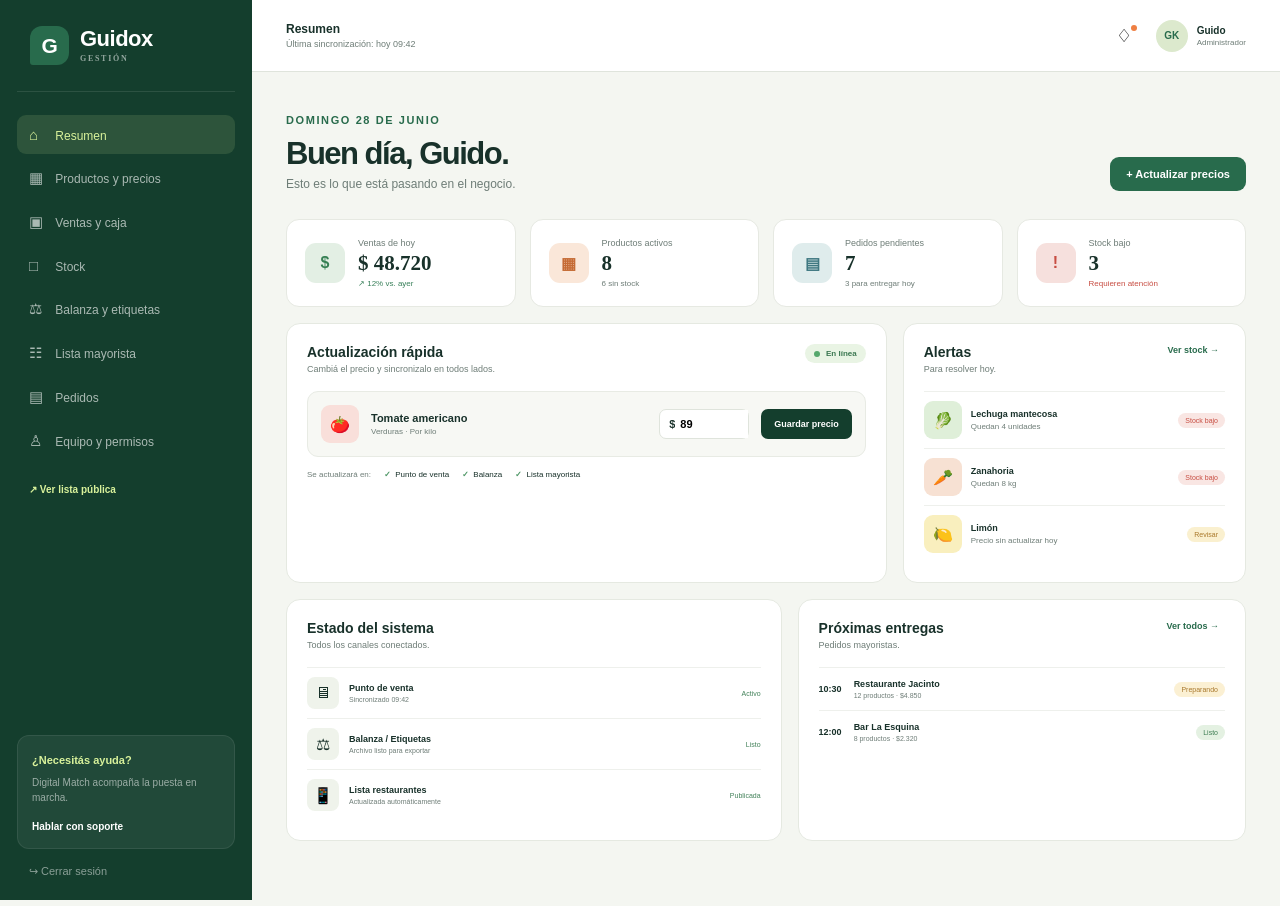
==== commit 2822b2c0: "Add public restaurant price list flow" ====
--- a/dashboard.html
+++ b/dashboard.html
@@ -19,6 +19,7 @@
       <button data-view="pedidos"><span>▤</span> Pedidos</button>
       <button data-view="equipo"><span>♙</span> Equipo y permisos</button>
     </nav>
+    <a class="sidebar-public-link" href="lista/restaurantes.html" target="_blank" rel="noreferrer">↗ Ver lista pública</a>
     <div class="sidebar-help"><span>¿Necesitás ayuda?</span><p>Digital Match acompaña la puesta en marcha.</p><button type="button">Hablar con soporte</button></div>
     <a class="sidebar-logout" href="login.html">↪ Cerrar sesión</a>
   </aside>
@@ -104,7 +105,7 @@
       <section class="dashboard-view" id="view-mayorista">
         <div class="dashboard-heading"><div><span class="eyebrow dark">RESTAURANTES</span><h1>Lista mayorista</h1><p>Publicá precios y disponibilidad sin enviar otro Excel.</p></div><button class="dashboard-primary" id="publish-list">Publicar cambios</button></div>
         <div class="info-banner success"><span>✓</span><p><strong>Lista publicada.</strong> Los clientes están viendo los precios actualizados hoy a las 09:42.</p></div>
-        <div class="wholesale-grid"><article class="dashboard-card share-card"><h2>Enlace para clientes</h2><p>Compartilo por WhatsApp. Siempre muestra la última versión publicada.</p><div><code>guidox.uy/lista/restaurantes</code><button id="copy-link">Copiar</button></div><h3>Visibilidad</h3><label class="toggle-row"><span><strong>Mostrar precios</strong><small>Los clientes ven el valor por presentación.</small></span><input type="checkbox" checked></label><label class="toggle-row"><span><strong>Mostrar sin stock</strong><small>Conservar productos agotados en la lista.</small></span><input type="checkbox"></label><label class="toggle-row"><span><strong>Recibir pedidos</strong><small>Botón directo a WhatsApp.</small></span><input type="checkbox" checked></label></article><article class="dashboard-card phone-preview-card"><span>Vista del cliente</span><div class="mini-phone"><div class="mini-phone-head"><b>Guidox</b><small>Lista para restaurantes</small></div><label>⌕ Buscar...</label><div>🍅 <span><b>Tomate americano</b><small>Por kg</small></span><strong id="wholesale-tomato">$ 89</strong></div><div>🥬 <span><b>Lechuga mantecosa</b><small>Unidad</small></span><strong>$ 45</strong></div><div>🍋 <span><b>Limón</b><small>Por kg</small></span><strong>$ 72</strong></div><button>Enviar pedido</button></div></article></div>
+        <div class="wholesale-grid"><article class="dashboard-card share-card"><h2>Enlace para clientes</h2><p>Compartilo por WhatsApp. Siempre muestra la última versión publicada.</p><div><code>guidox.uy/lista/restaurantes</code><button id="copy-link">Copiar</button></div><a class="open-public-list" href="lista/restaurantes.html" target="_blank" rel="noreferrer">Abrir lista publicada ↗</a><h3>Visibilidad</h3><label class="toggle-row"><span><strong>Mostrar precios</strong><small>Los clientes ven el valor por presentación.</small></span><input type="checkbox" checked></label><label class="toggle-row"><span><strong>Mostrar sin stock</strong><small>Conservar productos agotados en la lista.</small></span><input type="checkbox"></label><label class="toggle-row"><span><strong>Recibir pedidos</strong><small>Botón directo a WhatsApp.</small></span><input type="checkbox" checked></label></article><article class="dashboard-card phone-preview-card"><span>Vista del cliente</span><div class="mini-phone"><div class="mini-phone-head"><b>Guidox</b><small>Lista para restaurantes</small></div><label>⌕ Buscar...</label><div>🍅 <span><b>Tomate americano</b><small>Por kg</small></span><strong id="wholesale-tomato">$ 89</strong></div><div>🥬 <span><b>Lechuga mantecosa</b><small>Unidad</small></span><strong>$ 45</strong></div><div>🍋 <span><b>Limón</b><small>Por kg</small></span><strong>$ 72</strong></div><a href="lista/restaurantes.html" target="_blank" rel="noreferrer">Ver lista completa</a></div></article></div>
       </section>
 
       <section class="dashboard-view" id="view-pedidos">
--- a/styles.css
+++ b/styles.css
@@ -164,6 +164,7 @@
 .dashboard-nav button span { display: inline-block; width: 23px; font-size: 15px; }.dashboard-nav button:hover, .dashboard-nav button.active { background: rgba(217,242,155,.12); color: white; }.dashboard-nav button.active { color: var(--lime); }
 .sidebar-help { margin-top: auto; background: rgba(255,255,255,.06); border: 1px solid rgba(255,255,255,.08); padding: 14px; border-radius: 12px; }.sidebar-help span { color: var(--lime); font-weight: 700; font-size: 11px; }.sidebar-help p { color: rgba(255,255,255,.55); font-size: 10px; line-height: 1.5; margin: 7px 0 11px; }.sidebar-help button { border: 0; background: none; color: white; padding: 0; font-size: 10px; font-weight: 700; cursor: pointer; }
 .sidebar-logout { margin: 16px 12px 0; color: rgba(255,255,255,.5); font-size: 11px; }
+.sidebar-public-link { margin: 0 12px 15px; color: var(--lime); font-size: 10px; font-weight: 700; }
 .dashboard-main { margin-left: 252px; min-height: 100vh; }
 .dashboard-topbar { height: 72px; background: white; border-bottom: 1px solid var(--line); padding: 0 34px; display: flex; align-items: center; justify-content: space-between; position: sticky; top: 0; z-index: 20; }
 .topbar-title span, .topbar-title small { display: block; }.topbar-title span { font-weight: 700; font-size: 12px; }.topbar-title small { color: var(--muted); font-size: 9px; margin-top: 3px; }
@@ -189,12 +190,31 @@
 .info-banner { display: flex; align-items: center; gap: 12px; background: #eaf0e2; border: 1px solid #d7e4cc; border-radius: 11px; padding: 13px 16px; margin-bottom: 17px; color: #42624f; }.info-banner span { font-size: 18px; }.info-banner p { margin: 0; font-size: 9px; }.info-banner.success { background: #e4f1e5; color: #39764f; }
 .stock-grid { display: grid; grid-template-columns: repeat(3, 1fr); gap: 14px; }.stock-card > div:first-child { display: flex; align-items: center; gap: 9px; }.stock-card p { flex: 1; margin: 0; }.stock-card p strong, .stock-card p small { display: block; }.stock-card p strong { font-size: 10px; }.stock-card p small { color: var(--muted); font-size: 7px; margin-top: 3px; }.stock-card h3 { font-size: 23px; margin: 18px 0 8px; }.stock-card h3 small { color: var(--muted); font: 400 9px "DM Sans"; }.stock-meter { height: 5px; background: #e9ede6; border-radius: 5px; overflow: hidden; }.stock-meter i { display: block; height: 100%; background: #5c9b6e; border-radius: inherit; }.stock-meter i.low { background: var(--orange); }.stock-card > button { border: 0; background: none; color: var(--green); font-weight: 700; font-size: 8px; padding: 14px 0 0; cursor: pointer; }
 .integration-grid { display: grid; grid-template-columns: .85fr 1.15fr; gap: 16px; }.integration-status { display: flex; flex-direction: column; }.integration-icon { width: 55px; height: 55px; background: #e5eee0; border-radius: 14px; display: grid; place-items: center; font-size: 25px; margin-bottom: 18px; }.integration-status h2 { font-size: 20px; margin: 13px 0 7px; }.integration-status p { color: var(--muted); font-size: 10px; line-height: 1.5; }.integration-status dl { margin: auto 0 20px; }.integration-status dl > div { display: flex; justify-content: space-between; border-top: 1px solid #eceeea; padding: 11px 0; font-size: 9px; }.integration-status dt { color: var(--muted); }.integration-status dd { font-weight: 700; }.label-maker { display: grid; grid-template-columns: 1fr 1fr; gap: 13px; }.label-maker .card-heading, .label-preview, .label-maker > button { grid-column: 1 / -1; }.label-preview { max-width: 330px; width: 100%; margin: 5px auto; padding: 16px; border: 1px dashed #aeb6ad; text-align: center; background: #fbfbf8; color: #111; }.label-preview > div { display: flex; justify-content: space-between; border-bottom: 2px solid #111; padding-bottom: 6px; margin-bottom: 9px; }.label-preview div small { font-size: 6px; }.label-preview > strong, .label-preview > span { display: block; }.label-preview > strong { font-size: 12px; }.label-preview > span { font-size: 9px; margin-top: 3px; }.label-preview h3 { margin: 7px 0; font-size: 24px; }.label-preview code { display: block; font-size: 18px; letter-spacing: -2px; }.label-preview > small { font-size: 6px; color: #555; }
-.wholesale-grid { display: grid; grid-template-columns: 1fr 1fr; gap: 16px; }.share-card h2 { font-size: 15px; }.share-card > p { color: var(--muted); font-size: 10px; }.share-card > div { display: flex; background: #f3f5f1; padding: 7px 7px 7px 11px; align-items: center; border-radius: 8px; margin: 18px 0 25px; }.share-card code { flex: 1; font-size: 9px; }.share-card > div button { border: 0; background: var(--green); color: white; border-radius: 6px; padding: 7px 10px; font-size: 8px; font-weight: bold; }.share-card h3 { font-size: 11px; border-bottom: 1px solid #eceee9; padding-bottom: 9px; }.toggle-row { display: flex; justify-content: space-between; align-items: center; border-bottom: 1px solid #eceee9; padding: 10px 0; }.toggle-row strong, .toggle-row small { display: block; }.toggle-row strong { font-size: 9px; }.toggle-row small { color: var(--muted); font-size: 7px; margin-top: 3px; }.toggle-row input { accent-color: var(--green); }.phone-preview-card > span { display: block; color: var(--muted); font-size: 8px; text-align: center; margin-bottom: 10px; }.mini-phone { max-width: 260px; margin: auto; border: 6px solid var(--ink); border-radius: 25px; padding: 18px 13px; box-shadow: 0 15px 35px rgba(22,50,40,.15); }.mini-phone-head { display: grid; margin-bottom: 10px; }.mini-phone-head small { color: var(--muted); font-size: 7px; }.mini-phone > label { display: block; background: #f1f3ee; color: var(--muted); padding: 7px; border-radius: 6px; font-size: 8px; }.mini-phone > div:not(.mini-phone-head) { display: flex; align-items: center; gap: 8px; padding: 9px 0; border-bottom: 1px solid #eee; font-size: 14px; }.mini-phone div span { flex: 1; }.mini-phone div span b, .mini-phone div span small { display: block; }.mini-phone div span b { font-size: 8px; }.mini-phone div span small { font-size: 6px; color: var(--muted); }.mini-phone div > strong { font-size: 8px; }.mini-phone > button { width: 100%; border: 0; background: var(--green); color: white; margin-top: 12px; padding: 8px; border-radius: 7px; font-size: 8px; font-weight: bold; }
+.wholesale-grid { display: grid; grid-template-columns: 1fr 1fr; gap: 16px; }.share-card h2 { font-size: 15px; }.share-card > p { color: var(--muted); font-size: 10px; }.share-card > div { display: flex; background: #f3f5f1; padding: 7px 7px 7px 11px; align-items: center; border-radius: 8px; margin: 18px 0 25px; }.share-card code { flex: 1; font-size: 9px; }.share-card > div button { border: 0; background: var(--green); color: white; border-radius: 6px; padding: 7px 10px; font-size: 8px; font-weight: bold; }.share-card h3 { font-size: 11px; border-bottom: 1px solid #eceee9; padding-bottom: 9px; }.toggle-row { display: flex; justify-content: space-between; align-items: center; border-bottom: 1px solid #eceee9; padding: 10px 0; }.toggle-row strong, .toggle-row small { display: block; }.toggle-row strong { font-size: 9px; }.toggle-row small { color: var(--muted); font-size: 7px; margin-top: 3px; }.toggle-row input { accent-color: var(--green); }.phone-preview-card > span { display: block; color: var(--muted); font-size: 8px; text-align: center; margin-bottom: 10px; }.mini-phone { max-width: 260px; margin: auto; border: 6px solid var(--ink); border-radius: 25px; padding: 18px 13px; box-shadow: 0 15px 35px rgba(22,50,40,.15); }.mini-phone-head { display: grid; margin-bottom: 10px; }.mini-phone-head small { color: var(--muted); font-size: 7px; }.mini-phone > label { display: block; background: #f1f3ee; color: var(--muted); padding: 7px; border-radius: 6px; font-size: 8px; }.mini-phone > div:not(.mini-phone-head) { display: flex; align-items: center; gap: 8px; padding: 9px 0; border-bottom: 1px solid #eee; font-size: 14px; }.mini-phone div span { flex: 1; }.mini-phone div span b, .mini-phone div span small { display: block; }.mini-phone div span b { font-size: 8px; }.mini-phone div span small { font-size: 6px; color: var(--muted); }.mini-phone div > strong { font-size: 8px; }.mini-phone > button, .mini-phone > a { display: block; width: 100%; border: 0; background: var(--green); color: white; margin-top: 12px; padding: 8px; border-radius: 7px; font-size: 8px; font-weight: bold; text-align: center; }.open-public-list { display: inline-flex; color: var(--green); font-size: 9px; font-weight: 700; margin: -12px 0 20px; }
 .orders-board { display: grid; grid-template-columns: repeat(3, 1fr); gap: 15px; align-items: start; }.orders-board > div { background: #e9ede6; border-radius: 12px; padding: 12px; }.orders-board h3 { font-size: 11px; margin: 2px 3px 12px; }.orders-board h3 span { float: right; background: #d4dbd0; border-radius: 20px; padding: 2px 6px; font-size: 8px; }.orders-board article { background: white; border-radius: 10px; padding: 14px; margin-top: 9px; border: 1px solid #e1e5de; }.orders-board article small, .orders-board article strong { display: block; }.orders-board article small { color: var(--muted); font-size: 7px; }.orders-board article strong { font-size: 10px; margin-top: 8px; }.orders-board article p { color: var(--muted); font-size: 8px; margin: 4px 0 12px; }.orders-board article button { width: 100%; border: 1px solid #dce2da; background: #f6f8f4; color: var(--green); padding: 7px; border-radius: 6px; font-size: 8px; font-weight: bold; cursor: pointer; }
 .cash-open { color: #39764f; background: #e5f1e2; border-radius: 20px; padding: 7px 11px; font-size: 8px; font-weight: 700; }.pos-grid { display: grid; grid-template-columns: 1.25fr .75fr; gap: 16px; align-items: start; }.pos-sale .card-heading > span { color: var(--muted); font-size: 8px; }.barcode-input { display: flex; align-items: center; gap: 8px; border: 1px solid var(--line); border-radius: 9px; padding-left: 11px; margin-bottom: 17px; color: var(--green); }.barcode-input input { flex: 1; border: 0; outline: 0; padding: 11px 0; font-size: 10px; }.barcode-input button { align-self: stretch; border: 0; background: #edf2e9; color: var(--green); font-size: 9px; font-weight: 700; padding: 0 13px; border-radius: 0 8px 8px 0; cursor: pointer; }.sale-lines { min-height: 148px; }.sale-lines > div { display: flex; align-items: center; gap: 10px; border-top: 1px solid #ecefea; padding: 11px 0; }.sale-lines p { flex: 1; margin: 0; }.sale-lines strong, .sale-lines small { display: block; }.sale-lines strong { font-size: 9px; }.sale-lines small { color: var(--muted); font-size: 7px; margin-top: 3px; }.sale-lines > div > b { font-size: 10px; }.sale-lines > div > button { border: 0; background: none; color: #9aa49f; font-size: 16px; cursor: pointer; }.sale-total { display: flex; justify-content: space-between; align-items: end; border-top: 2px solid var(--ink); padding: 15px 0; }.sale-total span { font-weight: 700; font-size: 10px; }.sale-total strong { font: 800 25px Avenir, "Segoe UI", sans-serif; }.payment-types { display: grid; grid-template-columns: repeat(3, 1fr); gap: 8px; margin-bottom: 10px; }.payment-types button { border: 1px solid var(--line); background: white; border-radius: 7px; padding: 9px; color: var(--muted); font-size: 8px; font-weight: 700; cursor: pointer; }.payment-types button.active { background: #e5eee0; border-color: #a8c49f; color: var(--green); }.complete-sale { width: 100%; border: 0; background: var(--green); color: white; border-radius: 8px; padding: 12px; font-size: 10px; font-weight: 700; cursor: pointer; }.pos-side { display: grid; gap: 16px; }.anti-duplicate > span { width: 35px; height: 35px; display: grid; place-items: center; border-radius: 50%; background: var(--lime); color: var(--green-dark); font-weight: bold; }.anti-duplicate h2 { font-size: 15px; margin: 13px 0 6px; }.anti-duplicate > p { color: var(--muted); font-size: 9px; line-height: 1.5; }.anti-duplicate > div { display: grid; grid-template-columns: auto 1fr; gap: 2px 8px; border-top: 1px solid #ecefea; padding: 9px 0; font-size: 8px; }.anti-duplicate div b { grid-row: span 2; width: 20px; height: 20px; display: grid; place-items: center; border-radius: 50%; background: #e9eee5; color: var(--green); }.anti-duplicate div i { grid-column: 2; color: var(--muted); font-style: normal; font-size: 7px; }.cash-summary dl { margin: 0; }.cash-summary dl > div { display: flex; justify-content: space-between; border-top: 1px solid #ecefea; padding: 8px 0; font-size: 8px; }.cash-summary dl > div:last-child { color: var(--green); font-weight: bold; font-size: 10px; }.cash-summary dt { color: var(--muted); }.cash-summary button { width: 100%; margin-top: 11px; border: 1px solid var(--line); background: #f5f7f3; color: var(--green); border-radius: 7px; padding: 8px; font-size: 8px; font-weight: 700; cursor: pointer; }
 .team-card { padding: 0 18px; }.team-row { display: grid; grid-template-columns: auto 1fr auto auto auto; align-items: center; gap: 15px; padding: 15px 0; border-bottom: 1px solid #edf0eb; }.team-row > span { width: 34px; height: 34px; border-radius: 50%; background: #deead7; display: grid; place-items: center; color: var(--green); font-size: 9px; font-weight: bold; }.team-row strong, .team-row small { display: block; }.team-row strong { font-size: 9px; }.team-row small { color: var(--muted); font-size: 7px; margin-top: 3px; }.team-row em { font-style: normal; font-size: 8px; }.team-row b { color: #3c7c53; background: #e5f1e2; padding: 4px 7px; border-radius: 20px; font-size: 7px; }.team-row button { border: 0; background: none; }.permissions-card { margin-top: 16px; max-width: 700px; }.permissions-card h2 { font-size: 14px; }.permissions-card > div { display: grid; grid-template-columns: 1fr 120px 120px; padding: 10px 0; border-top: 1px solid #edf0eb; font-size: 8px; }.permissions-card > div b { text-align: center; color: var(--green); }.permission-head { color: var(--muted); text-transform: uppercase; letter-spacing: .5px; font-size: 7px !important; }
 .toast { position: fixed; right: 25px; bottom: 25px; z-index: 100; background: var(--green-dark); color: white; min-width: 285px; border-radius: 12px; padding: 13px 16px; display: flex; align-items: center; gap: 10px; box-shadow: 0 18px 50px rgba(0,0,0,.2); transform: translateY(120px); opacity: 0; transition: .3s; }.toast.show { transform: translateY(0); opacity: 1; }.toast > span { width: 27px; height: 27px; display: grid; place-items: center; border-radius: 50%; color: var(--green-dark); background: var(--lime); font-weight: bold; }.toast p { margin: 0; }.toast strong, .toast small { display: block; }.toast strong { font-size: 9px; }.toast small { color: rgba(255,255,255,.65); font-size: 8px; margin-top: 3px; }
 .modal-backdrop { position: fixed; inset: 0; z-index: 200; background: rgba(13,34,25,.55); display: grid; place-items: center; padding: 20px; opacity: 0; transition: .18s; }.modal-backdrop[hidden] { display: none; }.modal-backdrop.show { opacity: 1; }.modal { width: min(460px, 100%); background: white; border-radius: 18px; padding: 28px; position: relative; transform: translateY(10px); transition: .18s; }.modal-backdrop.show .modal { transform: none; }.modal-close { position: absolute; right: 15px; top: 14px; border: 0; background: #eff1ed; border-radius: 50%; width: 28px; height: 28px; font-size: 18px; cursor: pointer; }.modal h2 { margin: 0 0 6px; }.modal > p { color: var(--muted); font-size: 10px; }.modal form { display: grid; gap: 13px; margin-top: 20px; }.modal-fields { display: grid; grid-template-columns: 1fr 1fr; gap: 12px; }
+
+/* Lista pública para restaurantes */
+.wholesale-body { background: #f3f5ef; min-height: 100vh; }
+.wholesale-header { height: 80px; max-width: 1280px; margin: auto; padding: 0 28px; display: flex; align-items: center; gap: 35px; }
+.wholesale-header-status { display: flex; align-items: center; gap: 9px; margin-left: auto; padding-right: 30px; border-right: 1px solid var(--line); }
+.wholesale-header-status > i { width: 8px; height: 8px; background: #58a96e; border-radius: 50%; box-shadow: 0 0 0 5px rgba(88,169,110,.12); }
+.wholesale-header-status strong, .wholesale-header-status small { display: block; }.wholesale-header-status strong { font-size: 10px; }.wholesale-header-status small { color: var(--muted); font-size: 8px; margin-top: 2px; }
+.wholesale-header nav { display: flex; align-items: center; gap: 22px; font-size: 11px; font-weight: 700; }.wholesale-header nav .nav-login { padding: 10px 14px; border: 1px solid var(--line); border-radius: 8px; }
+.wholesale-main { max-width: 1280px; margin: auto; padding: 0 28px 80px; }
+.wholesale-hero { min-height: 355px; padding: 65px 70px; border-radius: 28px; background: var(--green-dark); color: white; display: grid; grid-template-columns: 1fr 330px; gap: 70px; align-items: center; position: relative; overflow: hidden; }
+.wholesale-hero::before { content: ""; position: absolute; width: 480px; height: 480px; border-radius: 50%; border: 1px solid rgba(217,242,155,.08); right: -170px; top: -260px; box-shadow: 0 0 0 75px rgba(217,242,155,.025), 0 0 0 150px rgba(217,242,155,.018); }
+.wholesale-hero > div, .wholesale-hero > aside { position: relative; z-index: 1; }.wholesale-hero h1 { font-size: clamp(42px, 5vw, 66px); line-height: 1.02; letter-spacing: -3.5px; margin: 20px 0; }.wholesale-hero > div > p { color: rgba(255,255,255,.65); line-height: 1.65; max-width: 650px; font-size: 14px; }
+.wholesale-hero aside { border: 1px solid rgba(255,255,255,.12); background: rgba(255,255,255,.06); border-radius: 17px; padding: 24px; backdrop-filter: blur(8px); }.wholesale-hero aside span, .wholesale-hero aside strong { display: block; }.wholesale-hero aside span { color: var(--lime); font-size: 9px; font-weight: 700; text-transform: uppercase; letter-spacing: 1px; }.wholesale-hero aside strong { font: 700 18px Avenir, "Segoe UI", sans-serif; margin-top: 6px; }.wholesale-hero aside p { color: rgba(255,255,255,.6); font-size: 10px; line-height: 1.5; margin: 12px 0 20px; }.wholesale-hero aside button { border: 0; background: none; color: white; font-size: 10px; font-weight: 700; padding: 0; cursor: pointer; }
+.wholesale-catalog { padding: 70px 0 25px; }.catalog-toolbar { display: flex; align-items: end; justify-content: space-between; gap: 25px; }.catalog-toolbar h2 { font-size: 34px; letter-spacing: -1.5px; margin: 8px 0 0; }.catalog-search { width: min(390px, 100%); display: flex; align-items: center; gap: 8px; background: white; border: 1px solid var(--line); border-radius: 10px; padding: 0 13px; color: var(--green); }.catalog-search input { flex: 1; min-width: 0; border: 0; outline: 0; padding: 12px 0; color: var(--ink); font-size: 10px; }
+.catalog-filters { display: flex; flex-wrap: wrap; gap: 8px; margin: 28px 0; }.catalog-filters button { border: 1px solid var(--line); background: white; color: var(--muted); border-radius: 30px; padding: 8px 12px; font-size: 9px; font-weight: 700; cursor: pointer; }.catalog-filters button span { display: inline-grid; place-items: center; min-width: 18px; height: 18px; border-radius: 9px; background: #eef1eb; margin-left: 5px; font-size: 7px; }.catalog-filters button.active { background: var(--green); border-color: var(--green); color: white; }.catalog-filters button.active span { background: rgba(255,255,255,.15); }
+.catalog-layout { display: grid; grid-template-columns: 1fr 310px; gap: 20px; align-items: start; }.public-product-grid { display: grid; grid-template-columns: repeat(3, 1fr); gap: 13px; }.public-product[hidden] { display: none; }.public-product { background: white; border: 1px solid #e1e5dd; border-radius: 15px; overflow: hidden; transition: transform .2s, box-shadow .2s; }.public-product:hover { transform: translateY(-3px); box-shadow: 0 13px 30px rgba(22,58,42,.08); }.public-product-art { height: 130px; display: grid; place-items: center; position: relative; font-size: 55px; }.public-product-art em { position: absolute; top: 10px; left: 10px; background: rgba(255,255,255,.85); color: var(--green); border-radius: 20px; padding: 4px 7px; font-size: 7px; font-style: normal; font-weight: 700; backdrop-filter: blur(5px); }.potato-bg { background: #ece0c8; }.onion-bg { background: #eddfd8; }.apple-bg { background: #f3dcd5; }.banana-bg { background: #f3e8ad; }.prepared-bg { background: #dce9d4; }.store-bg { background: #e7e1d5; }
+.public-product-copy { padding: 14px; }.public-product-copy > span { color: var(--green); text-transform: uppercase; letter-spacing: .8px; font-size: 7px; font-weight: 700; }.public-product-copy h3 { font-size: 12px; margin: 5px 0 2px; }.public-product-copy > small { color: var(--muted); font-size: 8px; }.public-product-copy > div { display: flex; align-items: end; justify-content: space-between; margin-top: 15px; }.public-product-copy strong { font: 800 15px Avenir, "Segoe UI", sans-serif; }.public-product-copy strong small { color: var(--muted); font: 400 7px Inter, sans-serif; }.public-product-copy button { width: 31px; height: 31px; border-radius: 50%; border: 0; background: var(--green); color: white; font-size: 20px; line-height: 1; cursor: pointer; transition: .2s; }.public-product-copy button:hover { background: var(--green-dark); transform: scale(1.06); }
+.public-order { position: sticky; top: 16px; background: white; border: 1px solid #e1e5dd; border-radius: 15px; padding: 18px; min-height: 280px; }.public-order-head { display: flex; justify-content: space-between; align-items: start; padding-bottom: 13px; border-bottom: 1px solid #ecefe9; }.public-order-head span, .public-order-head strong { display: block; }.public-order-head span { font: 700 13px Avenir, "Segoe UI", sans-serif; }.public-order-head strong { color: var(--muted); font: 400 8px Inter, sans-serif; margin-top: 3px; }.public-order-head button { border: 0; background: none; color: var(--red); font-size: 8px; cursor: pointer; }.public-order-empty { padding: 42px 20px; text-align: center; }.public-order-empty span { display: block; font-size: 34px; margin-bottom: 12px; }.public-order-empty strong { font-size: 10px; }.public-order-empty p { color: var(--muted); font-size: 8px; line-height: 1.5; max-width: 180px; margin: 7px auto; }.public-order-lines { max-height: 320px; overflow-y: auto; }.public-order-line { display: flex; align-items: center; gap: 8px; border-bottom: 1px solid #ecefe9; padding: 10px 0; }.public-order-line > span { width: 31px; height: 31px; border-radius: 7px; display: grid; place-items: center; background: #f0f3ec; }.public-order-line p { flex: 1; margin: 0; }.public-order-line p strong, .public-order-line p small { display: block; }.public-order-line p strong { font-size: 8px; }.public-order-line p small { color: var(--muted); font-size: 7px; margin-top: 3px; }.public-order-line > div { display: flex; align-items: center; gap: 6px; }.public-order-line button { width: 20px; height: 20px; border: 1px solid var(--line); border-radius: 50%; background: white; color: var(--green); padding: 0; cursor: pointer; }.public-order-line b { font-size: 8px; min-width: 12px; text-align: center; }.public-order-summary { border-top: 2px solid var(--ink); margin-top: 12px; padding-top: 13px; }.public-order-summary > div { display: flex; justify-content: space-between; font-size: 9px; }.public-order-summary > div strong { font-size: 14px; }.public-order-summary > small { display: block; color: var(--muted); font-size: 7px; line-height: 1.4; margin: 9px 0 12px; }.public-order-summary > button { width: 100%; border: 0; background: var(--green); color: white; border-radius: 8px; padding: 10px; font-size: 9px; font-weight: 700; cursor: pointer; }.catalog-empty { background: white; border: 1px dashed var(--line); border-radius: 12px; padding: 35px; color: var(--muted); text-align: center; font-size: 11px; }.wholesale-notice { display: flex; align-items: center; gap: 12px; border: 1px solid #dedfcf; background: #f4efd9; color: #756b43; padding: 14px 17px; border-radius: 11px; }.wholesale-notice p { margin: 0; font-size: 9px; }.wholesale-footer { max-width: 1280px; margin: auto; padding: 35px 28px 45px; border-top: 1px solid var(--line); display: flex; align-items: center; gap: 35px; }.wholesale-footer p { color: var(--muted); margin: 0; font-size: 10px; }.wholesale-footer > a:last-child { margin-left: auto; color: var(--green); font-size: 10px; font-weight: 700; }
+.order-modal-backdrop { position: fixed; inset: 0; z-index: 200; background: rgba(13,34,25,.58); display: grid; place-items: center; padding: 20px; opacity: 0; transition: .18s; }.order-modal-backdrop[hidden] { display: none; }.order-modal-backdrop.show { opacity: 1; }.order-modal { width: min(440px, 100%); background: white; border-radius: 20px; padding: 32px; text-align: center; position: relative; transform: translateY(10px); transition: .18s; }.order-modal-backdrop.show .order-modal { transform: none; }.order-modal-close { position: absolute; right: 14px; top: 13px; width: 29px; height: 29px; border: 0; border-radius: 50%; background: #eef1eb; font-size: 18px; cursor: pointer; }.order-modal-icon { width: 42px; height: 42px; border-radius: 50%; background: var(--lime); color: var(--green-dark); display: grid; place-items: center; margin: auto; font-weight: 800; }.order-modal h2 { font-size: 23px; margin: 15px 0 8px; }.order-modal > p { color: var(--muted); font-size: 9px; line-height: 1.5; }.order-modal > div { white-space: pre-line; text-align: left; background: #f4f6f1; border-radius: 9px; padding: 13px; font-size: 9px; line-height: 1.6; margin: 18px 0 10px; }.order-modal > button:not(.order-modal-close) { width: 100%; border: 0; background: var(--green); color: white; padding: 10px; border-radius: 8px; font-size: 9px; font-weight: 700; cursor: pointer; }.order-modal > small { display: block; color: var(--muted); font-size: 7px; margin-top: 10px; }
 
 @media (max-width: 1050px) {
   .site-nav { gap: 18px; }.nav-login { padding-left: 18px; }
@@ -202,6 +222,7 @@
   .category-grid { grid-template-columns: 1fr 1fr; }.category-card { min-height: 330px; }
   .restaurant-panel { padding: 65px 55px; gap: 55px; }
   .stats-grid { grid-template-columns: 1fr 1fr; }.stock-grid { grid-template-columns: 1fr 1fr; }
+  .public-product-grid { grid-template-columns: 1fr 1fr; }.catalog-layout { grid-template-columns: 1fr 285px; }
 }
 
 @media (max-width: 780px) {
@@ -212,12 +233,14 @@
   .steps-grid { grid-template-columns: 1fr; }.closing-cta { padding: 60px 22px; flex-direction: column; align-items: flex-start; gap: 30px; }.site-footer { grid-template-columns: 1fr; }.site-footer p, .site-footer > small { justify-self: start; }
   .login-body { padding: 20px; }.back-home { position: absolute; }.login-shell { grid-template-columns: 1fr; margin-top: 40px; }.login-side { min-height: 430px; padding: 40px 28px; }.login-side h1 { font-size: 45px; }.login-card { padding: 45px 28px; }
   .dashboard-sidebar { transform: translateX(-100%); transition: transform .25s; box-shadow: 20px 0 50px rgba(0,0,0,.2); }.dashboard-sidebar.open { transform: translateX(0); }.dashboard-main { margin-left: 0; }.dashboard-menu { display: block; }.dashboard-topbar { padding: 0 18px; }.dashboard-content { padding: 28px 17px 55px; }.dashboard-heading { align-items: flex-start; gap: 18px; }.dashboard-heading h1 { font-size: 27px; }.stats-grid, .dashboard-grid-wide, .dashboard-grid-bottom, .integration-grid, .wholesale-grid, .pos-grid { grid-template-columns: 1fr; }.quick-product { grid-template-columns: auto 1fr; }.quick-product label, .quick-product button { grid-column: auto; }.sync-targets { flex-wrap: wrap; }.stock-grid { grid-template-columns: 1fr; }.orders-board { grid-template-columns: 1fr; }.table-toolbar { flex-wrap: wrap; }.table-toolbar label { flex-basis: 100%; }.team-row { grid-template-columns: auto 1fr auto; }.team-row em { display: none; }.permissions-card > div { grid-template-columns: 1fr 80px 80px; }.toast { left: 15px; right: 15px; bottom: 15px; min-width: 0; }
+  .wholesale-header { height: auto; min-height: 72px; padding: 12px 18px; }.wholesale-header-status { display: none; }.wholesale-header nav { margin-left: auto; }.wholesale-header nav > a:first-child { display: none; }.wholesale-main { padding: 0 14px 60px; }.wholesale-hero { grid-template-columns: 1fr; padding: 45px 25px; gap: 30px; }.wholesale-hero h1 { font-size: 46px; }.wholesale-hero aside { max-width: 420px; }.catalog-toolbar { align-items: stretch; flex-direction: column; }.catalog-search { width: 100%; }.catalog-layout { grid-template-columns: 1fr; }.public-product-grid { grid-template-columns: 1fr 1fr; }.public-order { position: relative; top: 0; }.wholesale-footer { flex-wrap: wrap; }.wholesale-footer > a:last-child { margin-left: 0; }
 }
 
 @media (max-width: 470px) {
   .hero-visual { min-height: 360px; }.produce-card-main { inset: 20px 15px 5px 22px; }.produce-card-copy { padding: 0 20px; }.floating-note { padding: 9px; }.note-bottom { bottom: 6%; }.hero-proof { gap: 8px; }.hero-proof span { font-size: 9px; }
   .category-grid { gap: 12px; }.restaurant-panel { padding: 43px 20px; }.login-feature-list { grid-template-columns: 1fr; }
   .stats-grid { grid-template-columns: 1fr; }.dashboard-heading { flex-direction: column; }.dashboard-heading .dashboard-primary { width: 100%; }.quick-product { grid-template-columns: auto 1fr; }.quick-product label, .quick-product button { grid-column: 1 / -1; }.label-maker { grid-template-columns: 1fr; }.label-maker > label { grid-column: 1 / -1; }.modal-fields { grid-template-columns: 1fr; }
+  .wholesale-header .brand small { display: none; }.wholesale-header nav { gap: 5px; }.wholesale-header nav .nav-login { padding: 8px; }.wholesale-hero h1 { font-size: 39px; letter-spacing: -2.5px; }.wholesale-catalog { padding-top: 48px; }.catalog-filters { flex-wrap: nowrap; overflow-x: auto; padding-bottom: 4px; }.catalog-filters button { white-space: nowrap; }.public-product-grid { grid-template-columns: 1fr; }.public-product { display: grid; grid-template-columns: 120px 1fr; }.public-product-art { height: 100%; min-height: 155px; }.wholesale-footer { flex-direction: column; align-items: flex-start; gap: 14px; }
 }
 
 @media print {
